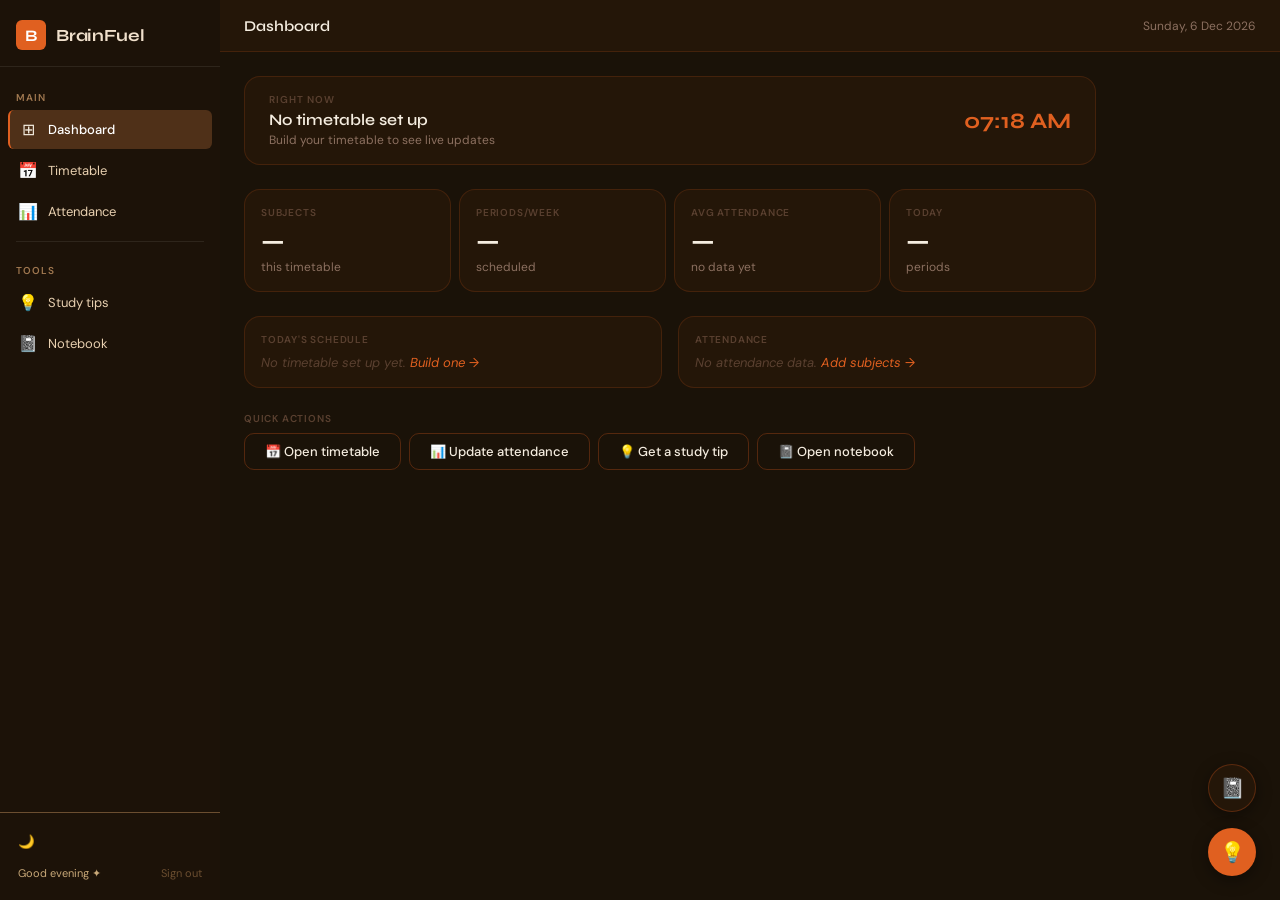
==== index.html @ b2c763f4 "og files" ====
<!DOCTYPE html>
<html lang="en">
<head>
  <meta charset="UTF-8" />
  <meta name="viewport" content="width=device-width, initial-scale=1.0"/>
  <title>BrainFuel — Dashboard</title>
  <link rel="preconnect" href="https://fonts.googleapis.com">
  <link rel="preconnect" href="https://fonts.gstatic.com" crossorigin>
  <link href="https://fonts.googleapis.com/css2?family=Syne:wght@500;600;700;800&family=DM+Sans:ital,opsz,wght@0,9..40,300;0,9..40,400;0,9..40,500;0,9..40,600;1,9..40,400&display=swap" rel="stylesheet">
  <script src="js/theme.js"></script>
  <link rel="stylesheet" href="css/main.css" />
</head>
<body>
<div class="app-shell">

  <!-- ── Sidebar ── -->
  <aside class="sidebar">
    <div class="sb-logo">
      <div class="sb-logo-mark">B</div>
      <span class="sb-logo-text">BrainFuel</span>
    </div>

    <nav class="sb-nav">
      <span class="sb-section-label">Main</span>
      <a href="index.html" class="sb-item active">
        <span class="sb-icon">⊞</span>
        <span class="sb-label">Dashboard</span>
      </a>
      <a href="timetable.html" class="sb-item">
        <span class="sb-icon">📅</span>
        <span class="sb-label">Timetable</span>
      </a>
      <a href="attendance.html" class="sb-item">
        <span class="sb-icon">📊</span>
        <span class="sb-label">Attendance</span>
      </a>

      <div class="sb-divider"></div>
      <span class="sb-section-label">Tools</span>
      <button class="sb-item" id="sb-tips-btn" style="background:none;border:none;width:100%;text-align:left;cursor:pointer;">
        <span class="sb-icon">💡</span>
        <span class="sb-label">Study tips</span>
      </button>
      <button class="sb-item" id="sb-notes-btn" style="background:none;border:none;width:100%;text-align:left;cursor:pointer;">
        <span class="sb-icon">📓</span>
        <span class="sb-label">Notebook</span>
      </button>
    </nav>

    <div class="sb-bottom">
      <button class="sb-theme-toggle" id="theme-toggle" type="button">
        <span class="sb-theme-icon">🌙</span>
        <span class="sb-theme-label">Dark mode</span>
      </button>
      <div class="sb-user">
        <img id="sb-avatar" class="sb-avatar hidden" src="" alt="avatar" />
        <div class="sb-user-info">
          <div class="sb-greeting" id="sb-greeting">Good evening ✦</div>
        </div>
        <button class="sb-logout" id="btn-logout" type="button">Sign out</button>
      </div>
    </div>
  </aside>

  <!-- ── Main content ── -->
  <div class="main-content">
    <header class="page-header">
      <span class="page-header-title">Dashboard</span>
      <div class="page-header-right">
        <span id="header-date" style="font-size:12px; color:var(--text-muted);"></span>
      </div>
    </header>

    <div class="page-body">

      <!-- Now strip -->
      <div class="now-strip off fade-up" id="now-strip">
        <div>
          <div class="now-tag" id="now-tag">RIGHT NOW</div>
          <div class="now-subject" id="now-subject">Loading...</div>
          <div class="now-detail" id="now-detail"></div>
        </div>
        <div class="now-time" id="now-time"></div>
      </div>

      <!-- Stats row -->
      <div class="grid-4 fade-up" style="margin-bottom:var(--spacing-md);" id="stats-row">
        <div class="card">
          <div class="card-label">Subjects</div>
          <div class="card-value" id="stat-subjects">—</div>
          <div class="card-sub">this timetable</div>
        </div>
        <div class="card">
          <div class="card-label">Periods/week</div>
          <div class="card-value" id="stat-periods">—</div>
          <div class="card-sub">scheduled</div>
        </div>
        <div class="card">
          <div class="card-label">Avg attendance</div>
          <div class="card-value" id="stat-attendance">—</div>
          <div class="card-sub" id="stat-att-sub">no data yet</div>
        </div>
        <div class="card">
          <div class="card-label">Today</div>
          <div class="card-value" id="stat-today">—</div>
          <div class="card-sub" id="stat-today-sub">periods</div>
        </div>
      </div>

      <!-- Today's timetable + Attendance side by side -->
      <div class="grid-2 fade-up" style="margin-bottom:var(--spacing-md);">

        <!-- Today's schedule -->
        <div class="card" style="padding:var(--spacing-sm);">
          <div class="card-label" style="margin-bottom:var(--spacing-xs);">Today's schedule</div>
          <div id="today-schedule">
            <div style="font-size:13px; color:var(--text-faint); font-style:italic;">No timetable set up yet. <a href="timetable.html" style="color:var(--accent);">Build one →</a></div>
          </div>
        </div>

        <!-- Attendance summary -->
        <div class="card" style="padding:var(--spacing-sm);">
          <div class="card-label" style="margin-bottom:var(--spacing-xs);">Attendance</div>
          <div id="att-summary">
            <div style="font-size:13px; color:var(--text-faint); font-style:italic;">No attendance data. <a href="attendance.html" style="color:var(--accent);">Add subjects →</a></div>
          </div>
        </div>

      </div>

      <!-- Quick actions -->
      <div class="fade-up">
        <div class="card-label" style="margin-bottom:var(--spacing-xs);">Quick actions</div>
        <div style="display:flex; gap:var(--spacing-xs); flex-wrap:wrap;">
          <a href="timetable.html" class="btn-secondary" style="font-size:13px;">📅 Open timetable</a>
          <a href="attendance.html" class="btn-secondary" style="font-size:13px;">📊 Update attendance</a>
          <button class="btn-secondary" id="qa-tips" style="font-size:13px;">💡 Get a study tip</button>
          <button class="btn-secondary" id="qa-notes" style="font-size:13px;">📓 Open notebook</button>
        </div>
      </div>

    </div>
  </div>

</div>

<!-- Avatar picker -->
<div class="avatar-overlay hidden" id="avatar-overlay">
  <div class="avatar-card">
    <div class="avatar-card-top">
      <div class="avatar-preview-wrap">
        <img id="avatar-preview" src="img/bear_3d.png" alt="avatar preview" />
      </div>
    </div>
    <h2 class="avatar-title">Pick your study buddy</h2>
    <p class="avatar-sub">This little one will keep you company across BrainFuel.</p>
    <div class="avatar-options" id="avatar-options">
      <div class="avatar-opt active" data-src="img/bear_3d.png" data-key="bear">
        <img src="img/bear_3d.png" alt="bear" />
      </div>
      <div class="avatar-opt" data-src="img/peacock_3d.png" data-key="peacock">
        <img src="img/peacock_3d.png" alt="peacock" />
      </div>
      <div class="avatar-opt" data-src="img/alien_3d.png" data-key="alien">
        <img src="img/alien_3d.png" alt="alien" />
      </div>
      <div class="avatar-opt" data-src="img/astronaut_3d_default.png" data-key="astronaut">
        <img src="img/astronaut_3d_default.png" alt="astronaut" />
      </div>
    </div>
    <button class="btn-primary" id="avatar-confirm" type="button" style="width:100%; justify-content:center;">Let's go →</button>
  </div>
</div>

<script src="js/sidebar.js"></script>
<script src="js/tips.js"></script>
<script src="js/notebook.js"></script>
<script>
const DAY_NAMES = ['Sunday','Monday','Tuesday','Wednesday','Thursday','Friday','Saturday'];
const MONTHS    = ['Jan','Feb','Mar','Apr','May','Jun','Jul','Aug','Sep','Oct','Nov','Dec'];

// ── Date header ──
const now = new Date();
document.getElementById('header-date').textContent =
  DAY_NAMES[now.getDay()] + ', ' + now.getDate() + ' ' + MONTHS[now.getMonth()] + ' ' + now.getFullYear();

// ── Load timetable state ──
function loadTimetable() {
  try { return JSON.parse(localStorage.getItem('bf_timetable')); } catch(e) { return null; }
}

function loadAttendance() {
  try { return JSON.parse(localStorage.getItem('bf_attendance')) || []; } catch(e) { return []; }
}

function parseSlotTime(timeStr) {
  if (!timeStr) return null;
  const parts = timeStr.split(/\s*(?:–|-|to)\s*/i);
  if (parts.length < 2) return null;
  function toMins(t) {
    t = t.trim();
    const isPM = /pm/i.test(t);
    const isAM = /am/i.test(t);
    t = t.replace(/[apm]/gi,'').trim();
    let [h,m] = t.split(':').map(Number);
    if (isNaN(m)) m = 0;
    if (isPM && h !== 12) h += 12;
    if (isAM && h === 12) h = 0;
    return h*60+m;
  }
  const ampm = timeStr.match(/(am|pm)$/i);
  let s = parts[0], e = parts[1];
  if (ampm && !/[apm]/i.test(s)) s += ampm[0];
  return { startMins: toMins(s), endMins: toMins(e) };
}

function nowMins() {
  const n = new Date();
  return n.getHours()*60 + n.getMinutes();
}

function fmtTime(d) {
  return d.toLocaleTimeString([],{hour:'2-digit',minute:'2-digit'});
}

// ── Now strip ──
function updateNowStrip(tt) {
  const strip   = document.getElementById('now-strip');
  const tagEl   = document.getElementById('now-tag');
  const subjEl  = document.getElementById('now-subject');
  const detEl   = document.getElementById('now-detail');
  const timeEl  = document.getElementById('now-time');

  timeEl.textContent = fmtTime(new Date());

  if (!tt || !tt.days || !tt.slots) {
    strip.className = 'now-strip off fade-up';
    subjEl.textContent = 'No timetable set up';
    detEl.textContent  = 'Build your timetable to see live updates';
    return;
  }

  const todayName = DAY_NAMES[new Date().getDay()];
  const dayIdx    = tt.days.indexOf(todayName);
  const nm        = nowMins();

  if (dayIdx === -1) {
    strip.className = 'now-strip off fade-up';
    tagEl.textContent  = 'TODAY';
    subjEl.textContent = 'No classes — enjoy your day off!';
    detEl.textContent  = 'Next classes on ' + tt.days[0];
    return;
  }

  for (let si = 0; si < tt.slots.length; si++) {
    const p = parseSlotTime(tt.slots[si].time);
    if (!p) continue;
    if (nm >= p.startMins && nm < p.endMins) {
      const key  = si + '-' + dayIdx;
      const subj = tt.grid[key] ? tt.subjects.find(s => s.id === tt.grid[key]) : null;
      strip.className = 'now-strip fade-up';
      tagEl.textContent  = 'RIGHT NOW';
      subjEl.textContent = subj ? subj.name + (subj.teacher ? ' · ' + subj.teacher : '') : 'Free period';
      detEl.textContent  = tt.slots[si].label + ' · ends in ' + (p.endMins - nm) + ' min';
      return;
    }
  }

  strip.className = 'now-strip off fade-up';
  tagEl.textContent  = 'TODAY';
  subjEl.textContent = 'No active class right now';
  detEl.textContent  = todayName + ' · ' + fmtTime(new Date());
}

// ── Stats ──
function updateStats(tt, att) {
  if (tt && tt.subjects) {
    document.getElementById('stat-subjects').textContent = tt.subjects.length;
    // count periods per week
    const totalPeriods = Object.keys(tt.grid || {}).length;
    document.getElementById('stat-periods').textContent = totalPeriods;
  }

  if (att && att.length) {
    const valid = att.filter(s => s.total > 0);
    if (valid.length) {
      const avg = Math.round(valid.reduce((a,s) => a + (s.attended/s.total)*100, 0) / valid.length);
      const el  = document.getElementById('stat-attendance');
      el.textContent = avg + '%';
      el.style.color = avg >= 75 ? '#16a34a' : avg >= 60 ? '#d97706' : '#dc2626';
      document.getElementById('stat-att-sub').textContent = avg >= 75 ? 'safe' : avg >= 60 ? 'borderline' : 'danger';
    }
  }

  // today's periods
  if (tt && tt.days && tt.slots) {
    const todayName = DAY_NAMES[new Date().getDay()];
    const dayIdx    = tt.days.indexOf(todayName);
    if (dayIdx !== -1) {
      let count = 0;
      tt.slots.forEach((_,si) => { if (tt.grid[si+'-'+dayIdx]) count++; });
      document.getElementById('stat-today').textContent = count;
      document.getElementById('stat-today-sub').textContent = 'periods today';
    } else {
      document.getElementById('stat-today').textContent = '—';
      document.getElementById('stat-today-sub').textContent = 'no class today';
    }
  }
}

// ── Today's schedule ──
function updateTodaySchedule(tt) {
  const el = document.getElementById('today-schedule');
  if (!tt || !tt.days) return;

  const todayName = DAY_NAMES[new Date().getDay()];
  const dayIdx    = tt.days.indexOf(todayName);

  if (dayIdx === -1) {
    el.innerHTML = '<div style="font-size:13px;color:var(--text-faint);font-style:italic;">No classes today.</div>';
    return;
  }

  const items = tt.slots.map((slot, si) => {
    const key  = si + '-' + dayIdx;
    const subj = tt.grid[key] ? tt.subjects.find(s => s.id === tt.grid[key]) : null;
    return { slot, subj };
  }).filter(item => item.subj);

  if (!items.length) {
    el.innerHTML = '<div style="font-size:13px;color:var(--text-faint);font-style:italic;">Nothing scheduled today.</div>';
    return;
  }

  const COLOR_MAP = {
    os:     { bg:'#1e2a4a', text:'#93c5fd' },
    fcp:    { bg:'#3a2800', text:'#fcd34d' },
    faa:    { bg:'#2e1f4a', text:'#c4b5fd' },
    dm:     { bg:'#052e1c', text:'#6ee7b7' },
    fee:    { bg:'#3b0a14', text:'#fda4af' },
    custom: { bg:'#1a2a2e', text:'#67e8f9' }
  };

  el.innerHTML = items.map(({slot, subj}) => {
    const c = COLOR_MAP[subj.color] || COLOR_MAP.os;
    return `<div style="display:flex;align-items:center;gap:8px;padding:6px 0;border-bottom:1px solid var(--border);">
      <span style="font-size:11px;color:var(--text-faint);width:32px;flex-shrink:0;">${slot.label}</span>
      <span style="background:${c.bg};color:${c.text};padding:3px 8px;border-radius:4px;font-size:12px;font-weight:500;">${subj.name}</span>
      ${slot.time ? `<span style="font-size:11px;color:var(--text-faint);margin-left:auto;">${slot.time}</span>` : ''}
    </div>`;
  }).join('');
}

// ── Attendance summary ──
function updateAttSummary(att) {
  const el = document.getElementById('att-summary');
  if (!att || !att.length) return;

  function getBarColor(pct) {
    if (pct >= 75) return '#22c55e';
    if (pct >= 60) return '#f59e0b';
    return '#ef4444';
  }

  function getWarning(attended, total) {
    const pct = Math.round((attended/total)*100);
    if (pct >= 75) {
      const canMiss = Math.max(0, Math.floor(total - 0.75*total) - (total-attended));
      return canMiss > 0 ? `✓ ${canMiss} skip${canMiss!==1?'s':''} left` : '⚠ At the limit';
    }
    const need = Math.ceil((0.75*total - attended)/0.25);
    return `⚠ Attend next ${need} class${need!==1?'es':''}`;
  }

  el.innerHTML = att.slice(0,4).map(s => {
    if (!s.total) return '';
    const pct = Math.round((s.attended/s.total)*100);
    const col = getBarColor(pct);
    const warn = getWarning(s.attended, s.total);
    const warnColor = pct >= 75 ? '#16a34a' : pct >= 60 ? '#d97706' : '#dc2626';
    return `<div style="margin-bottom:10px;">
      <div style="display:flex;justify-content:space-between;margin-bottom:4px;">
        <span style="font-size:12px;font-weight:500;color:var(--text);">${s.name}</span>
        <span style="font-size:12px;font-weight:600;color:${col};">${pct}%</span>
      </div>
      <div style="height:5px;background:var(--bg-soft2);border-radius:99px;overflow:hidden;margin-bottom:3px;">
        <div style="height:100%;width:${pct}%;background:${col};border-radius:99px;transition:width 0.6s;"></div>
      </div>
      <div style="font-size:11px;color:${warnColor};">${warn}</div>
    </div>`;
  }).join('');

  if (att.length > 4) {
    el.innerHTML += `<a href="attendance.html" style="font-size:12px;color:var(--accent);">View all ${att.length} subjects →</a>`;
  }
}

// ── Quick action buttons ──
document.getElementById('qa-tips').addEventListener('click', () => {
  document.getElementById('tip-fab')?.click();
});
document.getElementById('qa-notes').addEventListener('click', () => {
  document.getElementById('nb-fab')?.click();
});
document.getElementById('sb-tips-btn')?.addEventListener('click', () => {
  document.getElementById('tip-fab')?.click();
});
document.getElementById('sb-notes-btn')?.addEventListener('click', () => {
  document.getElementById('nb-fab')?.click();
});

// ── Init ──
const tt  = loadTimetable();
const att = loadAttendance();
updateNowStrip(tt);
updateStats(tt, att);
updateTodaySchedule(tt);
updateAttSummary(att);
setInterval(() => updateNowStrip(tt), 60000);
</script>

</body>
</html>
---- css/main.css ----
@import url('https://fonts.googleapis.com/css2?family=Syne:wght@500;600;700;800&family=DM+Sans:ital,opsz,wght@0,9..40,300;0,9..40,400;0,9..40,500;0,9..40,600;1,9..40,400&display=swap');

/* ── Theme variables ── */
:root {
  --font-heading: 'Syne', sans-serif;
  --font-body:    'DM Sans', sans-serif;

  /* Warm earthy — light (default) */
  --bg:           #f5f0e8;
  --bg-card:      #fffdf9;
  --bg-soft:      #ede5d8;
  --bg-soft2:     #e4d8c8;

  --sidebar-bg:       #3d2410;
  --sidebar-soft:     #4f3018;
  --sidebar-text:     #fff5eb;
  --sidebar-muted:    #d4b896;
  --sidebar-faint:    #6b4e30;

  --accent:       #c4501a;
  --accent-dark:  #a83f12;
  --accent-light: #f5e6dc;
  --accent-mid:   #d96030;

  --text:         #2c1f14;
  --text-muted:   #8c7b6b;
  --text-faint:   #b8a898;

  --border:       #e8ddd0;
  --border-mid:   #d8c8b8;

  --radius-sm: 6px;
  --radius-md: 10px;
  --radius-lg: 16px;
  --radius-xl: 24px;

  --shadow-sm: 0 1px 3px rgba(44,31,20,0.08);
  --shadow-md: 0 4px 16px rgba(44,31,20,0.1);

  --transition: 0.2s ease;

  --spacing-xs: 8px;
  --spacing-sm: 16px;
  --spacing-md: 24px;
  --spacing-lg: 32px;

  /* Subject colours — pastel, works on warm bg */
  --fcp-bg: #ffd6d6; --fcp-text: #8b1a1a;
  --os-bg:  #d6e4ff; --os-text:  #1a3580;
  --faa-bg: #d6f5e8; --faa-text: #145c38;
  --dm-bg:  #ffe8cc; --dm-text:  #7a3d0a;
  --fee-bg: #ead6ff; --fee-text: #5a1a8b;
}

[data-theme="dark"] {
  --bg:           #1a1208;
  --bg-card:      #241608;
  --bg-soft:      #2e1e0e;
  --bg-soft2:     #3a2810;

  --accent:       #e06020;
  --accent-dark:  #c4501a;
  --accent-light: #3a1a08;
  --accent-mid:   #e87040;

  --text:         #f5ede0;
  --text-muted:   #8c7060;
  --text-faint:   #5a4030;

  --border:       rgba(196,80,26,0.2);
  --border-mid:   rgba(196,80,26,0.35);

  --shadow-sm: 0 1px 3px rgba(0,0,0,0.3);
  --shadow-md: 0 4px 16px rgba(0,0,0,0.4);
}

/* ── Reset ── */
*, *::before, *::after {
  box-sizing: border-box;
  margin: 0;
  padding: 0;
}

html { scroll-behavior: smooth; }

body {
  font-family: var(--font-body);
  background: var(--bg);
  color: var(--text);
  -webkit-font-smoothing: antialiased;
  min-height: 100vh;
  transition: background-color 0.3s ease, color 0.3s ease;
}

a { text-decoration: none; color: inherit; }
ul { list-style: none; }
button, input, textarea { font-family: inherit; }

/* ── Animations ── */
@keyframes fadeUp {
  from { opacity: 0; transform: translateY(12px); }
  to   { opacity: 1; transform: translateY(0); }
}
@keyframes spin {
  from { transform: rotate(0deg); }
  to   { transform: rotate(360deg); }
}
@keyframes pulse-dot {
  0%, 100% { opacity: 1; transform: scale(1); }
  50%       { opacity: 0.4; transform: scale(0.6); }
}

.fade-up { animation: fadeUp 0.4s ease both; }

/* ── App shell ── */
.app-shell {
  display: flex;
  min-height: 100vh;
}

/* ── Sidebar ── */
.sidebar {
  width: 220px;
  background: #1c1208;
  display: flex;
  flex-direction: column;
  position: fixed;
  top: 0;
  left: 0;
  height: 100vh;
  z-index: 40;
  flex-shrink: 0;
  transition: background 0.3s ease;
}

.sb-logo {
  display: flex;
  align-items: center;
  gap: 10px;
  padding: 20px 16px 16px;
  border-bottom: 1px solid rgba(255,255,255,0.08);
}

.sb-logo-mark {
  width: 30px;
  height: 30px;
  background: var(--accent);
  border-radius: var(--radius-sm);
  display: flex;
  align-items: center;
  justify-content: center;
  font-family: var(--font-heading);
  font-size: 16px;
  font-weight: 700;
  color: #fff;
  flex-shrink: 0;
}

.sb-logo-text {
  font-family: 'Syne', sans-serif;
  font-size: 17px;
  font-weight: 700;
  color: #f0e0cc;
  letter-spacing: -0.01em;
}

.sb-nav {
  flex: 1;
  padding: 12px 8px;
  display: flex;
  flex-direction: column;
  gap: 2px;
  overflow-y: auto;
}

.sb-section-label {
  font-size: 10px;
  font-weight: 600;
  font-family: 'DM Sans', sans-serif;
  letter-spacing: 0.1em;
  text-transform: uppercase;
  color: #a07850;
  padding: 8px 8px 4px;
  margin-top: 4px;
}

.sb-item {
  display: flex;
  align-items: center;
  gap: 10px;
  padding: 9px 10px;
  border-radius: var(--radius-sm);
  cursor: pointer;
  transition: background 0.15s, color 0.15s;
  text-decoration: none;
}

.sb-item:hover {
  background: var(--sidebar-soft);
}

.sb-item.active {
  background: var(--sidebar-soft);
  border-left: 2px solid var(--accent);
  padding-left: 8px;
}

.sb-icon {
  font-size: 16px;
  width: 20px;
  text-align: center;
  flex-shrink: 0;
}

.sb-label, .sb-item-label {
  font-size: 13px;
  font-weight: 400;
  font-family: 'DM Sans', sans-serif;
  color: #e8d0b0;
}

.sb-item.active .sb-label, .sb-item.active .sb-item-label {
  color: #ffffff;
  font-weight: 500;
}

.sb-item:hover .sb-label, .sb-item:hover .sb-item-label { color: #ffffff; }

.sb-divider {
  height: 1px;
  background: rgba(255,255,255,0.08);
  margin: 8px;
}

.sb-bottom {
  padding: 12px 8px;
  border-top: 1px solid var(--sidebar-faint);
}

.sb-user {
  display: flex;
  align-items: center;
  gap: 10px;
  padding: 8px 10px;
  border-radius: var(--radius-sm);
}

.sb-avatar {
  width: 28px;
  height: 28px;
  border-radius: 50%;
  background: var(--sidebar-soft);
  border: 1px solid var(--sidebar-border);
  object-fit: contain;
  flex-shrink: 0;
}

.sb-user-info { flex: 1; min-width: 0; }

.sb-greeting {
  font-size: 11px;
  color: #c8a878;
  white-space: nowrap;
  overflow: hidden;
  text-overflow: ellipsis;
}

.sb-logout {
  font-size: 11px;
  color: var(--sidebar-faint);
  cursor: pointer;
  background: none;
  border: none;
  padding: 0;
  transition: color 0.15s;
}
.sb-logout:hover { color: var(--accent); }

/* ── Theme toggle in sidebar ── */
.sb-theme-toggle {
  display: flex;
  align-items: center;
  gap: 10px;
  padding: 8px 10px;
  border-radius: var(--radius-sm);
  cursor: pointer;
  background: none;
  border: none;
  width: 100%;
  transition: background 0.15s;
}
.sb-theme-toggle:hover { background: var(--sidebar-soft); }
.sb-theme-icon { font-size: 14px; width: 20px; text-align: center; }
.sb-theme-label { font-size: 13px; color: var(--sidebar-muted); }

/* ── Main content area ── */

/* ── Topbar ── */
.topbar {
  background: var(--bg-card);
  border-bottom: 1px solid var(--border);
  padding: 0 24px;
  height: 56px;
  display: flex;
  align-items: center;
  justify-content: space-between;
  position: sticky;
  top: 0;
  z-index: 30;
  flex-shrink: 0;
}

.topbar-title {
  font-family: var(--font-heading);
  font-size: 16px;
  font-weight: 600;
  color: var(--text);
}

.topbar-right {
  display: flex;
  align-items: center;
  gap: 8px;
}

.topbar-date {
  font-size: 12px;
  color: var(--text-muted);
  background: var(--bg-soft);
  padding: 4px 12px;
  border-radius: 99px;
}

/* ── Page content ── */
.page-content {
  padding: 24px;
  flex: 1;
}

.main-content {
  margin-left: 220px;
  flex: 1;
  min-height: 100vh;
  display: flex;
  flex-direction: column;
}

.page-header {
  background: var(--bg-card);
  border-bottom: 1px solid var(--border);
  padding: 0 var(--spacing-md);
  height: 52px;
  display: flex;
  align-items: center;
  justify-content: space-between;
  position: sticky;
  top: 0;
  z-index: 30;
}

.page-header-title {
  font-family: var(--font-heading);
  font-size: 15px;
  font-weight: 600;
  color: var(--text);
}

.page-header-right {
  display: flex;
  align-items: center;
  gap: var(--spacing-xs);
}

.page-body {
  flex: 1;
  padding: var(--spacing-md);
  max-width: 900px;
  width: 100%;
}

/* ── Cards ── */
.card {
  background: var(--bg-card);
  border: 1px solid var(--border);
  border-radius: var(--radius-lg);
  padding: var(--spacing-sm);
  transition: transform 0.2s ease, box-shadow 0.2s ease, border-color 0.2s ease;
}

.card:hover {
  transform: translateY(-2px);
  box-shadow: var(--shadow-md);
  border-color: var(--border-mid);
}

.card-label {
  font-size: 10px;
  font-weight: 600;
  letter-spacing: 0.08em;
  text-transform: uppercase;
  color: var(--text-faint);
  margin-bottom: var(--spacing-xs);
}

.card-value {
  font-family: var(--font-heading);
  font-size: 28px;
  font-weight: 700;
  color: var(--text);
  line-height: 1;
}

.card-sub {
  font-size: 12px;
  color: var(--text-muted);
  margin-top: 4px;
}

/* ── Now strip ── */
.now-strip {
  background: var(--accent);
  border-radius: var(--radius-lg);
  padding: var(--spacing-sm) var(--spacing-md);
  display: flex;
  align-items: center;
  justify-content: space-between;
  gap: var(--spacing-sm);
  margin-bottom: var(--spacing-md);
}

.now-strip.off {
  background: var(--bg-card);
  border: 1px solid var(--border);
}

.now-tag {
  font-size: 10px;
  font-weight: 600;
  letter-spacing: 0.1em;
  text-transform: uppercase;
  color: rgba(255,255,255,0.6);
  margin-bottom: 4px;
}

.now-strip.off .now-tag { color: var(--text-faint); }

.now-subject {
  font-family: var(--font-heading);
  font-size: 16px;
  font-weight: 600;
  color: #fff;
}

.now-strip.off .now-subject { color: var(--text); }

.now-detail {
  font-size: 12px;
  color: rgba(255,255,255,0.65);
  margin-top: 3px;
}

.now-strip.off .now-detail { color: var(--text-muted); }

.now-time {
  font-family: var(--font-heading);
  font-size: 22px;
  font-weight: 700;
  color: #fff;
  text-align: right;
}

.now-strip.off .now-time { color: var(--accent); }

/* ── Attendance bars ── */
.att-bar-track {
  height: 6px;
  background: var(--bg-soft2);
  border-radius: 99px;
  overflow: visible;
  position: relative;
  margin: 6px 0 4px;
}

.att-bar-fill {
  height: 100%;
  border-radius: 99px;
  transition: width 0.6s cubic-bezier(0.4,0,0.2,1), background 0.3s;
}

.att-bar-marker {
  position: absolute;
  left: 75%;
  top: -5px;
  width: 2px;
  height: 16px;
  background: var(--text-faint);
  border-radius: 2px;
}

.att-bar-marker::after {
  content: '75%';
  position: absolute;
  top: 18px;
  left: 50%;
  transform: translateX(-50%);
  font-size: 9px;
  color: var(--text-faint);
  white-space: nowrap;
}

/* Status colours */
.status-green { color: #16a34a; }
.status-yellow { color: #d97706; }
.status-red { color: #dc2626; }
.bar-green { background: #22c55e; }
.bar-yellow { background: #f59e0b; }
.bar-red { background: #ef4444; }

/* ── Warning badges ── */
.att-warning {
  display: inline-flex;
  align-items: center;
  gap: 4px;
  font-size: 11px;
  font-weight: 500;
  padding: 3px 8px;
  border-radius: 99px;
  margin-top: 4px;
}

.att-warning.green { background: #dcfce7; color: #16a34a; }
.att-warning.yellow { background: #fef3c7; color: #d97706; }
.att-warning.red { background: #fee2e2; color: #dc2626; }

/* ── Grid layouts ── */
.grid-2 { display: grid; grid-template-columns: 1fr 1fr; gap: var(--spacing-sm); }
.grid-3 { display: grid; grid-template-columns: 1fr 1fr 1fr; gap: var(--spacing-sm); }
.grid-4 { display: grid; grid-template-columns: repeat(4,1fr); gap: var(--spacing-xs); }

/* ── Section header ── */
.section-title {
  font-family: var(--font-heading);
  font-size: 16px;
  font-weight: 600;
  color: var(--text);
  margin-bottom: var(--spacing-sm);
}

/* ── Buttons ── */
.btn-primary {
  display: inline-flex;
  align-items: center;
  gap: 6px;
  padding: 9px 20px;
  background: var(--accent);
  color: #fff;
  font-size: 13px;
  font-weight: 500;
  font-family: var(--font-body);
  border: none;
  border-radius: var(--radius-md);
  cursor: pointer;
  transition: background 0.2s, transform 0.15s;
}
.btn-primary:hover { background: var(--accent-dark); }
.btn-primary:active { transform: scale(0.97); }

.btn-secondary {
  display: inline-flex;
  align-items: center;
  gap: 6px;
  padding: 9px 20px;
  background: transparent;
  color: var(--text);
  font-size: 13px;
  font-weight: 500;
  font-family: var(--font-body);
  border: 1px solid var(--border-mid);
  border-radius: var(--radius-md);
  cursor: pointer;
  transition: background 0.2s;
}
.btn-secondary:hover { background: var(--bg-soft); }

.btn-ghost {
  display: inline-flex;
  align-items: center;
  gap: 6px;
  padding: 6px 12px;
  background: transparent;
  color: var(--text-muted);
  font-size: 12px;
  font-weight: 500;
  font-family: var(--font-body);
  border: 1px solid var(--border);
  border-radius: var(--radius-sm);
  cursor: pointer;
  transition: background 0.2s, color 0.2s;
}
.btn-ghost:hover { background: var(--bg-soft); color: var(--text); }

/* ── Form elements ── */
.form-group { margin-bottom: var(--spacing-sm); }

.form-label {
  display: block;
  font-size: 12px;
  font-weight: 500;
  color: var(--text-muted);
  margin-bottom: 5px;
}

.form-input {
  width: 100%;
  padding: 9px 12px;
  font-size: 13px;
  font-family: var(--font-body);
  color: var(--text);
  background: var(--bg-soft);
  border: 1px solid var(--border-mid);
  border-radius: var(--radius-sm);
  outline: none;
  box-sizing: border-box;
  transition: border-color 0.2s, box-shadow 0.2s, background 0.2s;
}

.form-input:focus {
  border-color: var(--accent);
  box-shadow: 0 0 0 3px rgba(196,80,26,0.12);
  background: var(--bg-card);
}

.form-input.input-error {
  border-color: #ef4444;
  box-shadow: 0 0 0 3px rgba(239,68,68,0.1);
}

.field-error {
  display: none;
  font-size: 11px;
  color: #ef4444;
  margin-top: 4px;
}

/* ── Modal ── */
.modal-overlay {
  position: fixed;
  inset: 0;
  background: rgba(26,16,8,0.6);
  display: flex;
  align-items: center;
  justify-content: center;
  z-index: 100;
  padding: 1rem;
  animation: fadeUp 0.2s ease both;
}
.modal-overlay.hidden { display: none; }

.modal {
  background: var(--bg-card);
  border: 1px solid var(--border);
  border-radius: var(--radius-xl);
  padding: var(--spacing-md);
  width: 100%;
  max-width: 420px;
  box-shadow: var(--shadow-md);
  animation: fadeUp 0.25s ease both;
}

.modal-title {
  font-family: var(--font-heading);
  font-size: 18px;
  font-weight: 700;
  color: var(--text);
  margin-bottom: var(--spacing-sm);
}

.modal-actions {
  display: flex;
  gap: var(--spacing-xs);
  justify-content: flex-end;
  margin-top: var(--spacing-sm);
}

/* ── Subject pills ── */
.subj {
  display: inline-block;
  padding: 5px 9px;
  border-radius: var(--radius-sm);
  font-size: 11px;
  font-weight: 500;
  line-height: 1.3;
  text-align: left;
  width: 100%;
}
.subj-fcp { background: var(--fcp-bg); color: var(--fcp-text); }
.subj-os  { background: var(--os-bg);  color: var(--os-text); }
.subj-faa { background: var(--faa-bg); color: var(--faa-text); }
.subj-dm  { background: var(--dm-bg);  color: var(--dm-text); }
.subj-fee { background: var(--fee-bg); color: var(--fee-text); }

/* ── Avatar picker overlay ── */
.avatar-overlay {
  position: fixed;
  inset: 0;
  background: rgba(26,16,8,0.7);
  display: flex;
  align-items: center;
  justify-content: center;
  z-index: 300;
  padding: 1rem;
}
.avatar-overlay.hidden { display: none; }

.avatar-card {
  background: var(--bg-card);
  border: 1px solid var(--border);
  border-radius: var(--radius-xl);
  padding: var(--spacing-md);
  width: 100%;
  max-width: 380px;
  text-align: center;
  box-shadow: var(--shadow-md);
  animation: fadeUp 0.3s ease both;
}

.avatar-card-top { display: flex; justify-content: center; margin-bottom: var(--spacing-sm); }

.avatar-preview-wrap {
  width: 90px;
  height: 90px;
  border-radius: 50%;
  background: var(--bg-soft);
  border: 3px solid var(--accent);
  display: flex;
  align-items: center;
  justify-content: center;
  overflow: hidden;
}

.avatar-preview-wrap img {
  width: 76px;
  height: 76px;
  object-fit: contain;
  transition: transform 0.2s cubic-bezier(0.34,1.56,0.64,1);
}

.avatar-title {
  font-family: var(--font-heading);
  font-size: 18px;
  font-weight: 700;
  color: var(--text);
  margin-bottom: 6px;
}

.avatar-sub {
  font-size: 13px;
  color: var(--text-muted);
  margin-bottom: var(--spacing-sm);
  line-height: 1.5;
}

.avatar-options {
  display: flex;
  justify-content: center;
  gap: 10px;
  margin-bottom: var(--spacing-sm);
  flex-wrap: wrap;
}

.avatar-opt {
  width: 58px;
  height: 58px;
  border-radius: 50%;
  background: var(--bg-soft);
  border: 3px solid transparent;
  display: flex;
  align-items: center;
  justify-content: center;
  cursor: pointer;
  transition: border-color 0.2s, transform 0.2s;
  overflow: hidden;
}

.avatar-opt img { width: 48px; height: 48px; object-fit: contain; }
.avatar-opt:hover { transform: scale(1.08); }
.avatar-opt.active { border-color: var(--accent); transform: scale(1.1); background: var(--accent-light); }

/* ── Floating buttons ── */
#tip-fab, #nb-fab {
  position: fixed;
  right: 1.5rem;
  width: 48px;
  height: 48px;
  border-radius: 50%;
  border: none;
  font-size: 20px;
  cursor: pointer;
  box-shadow: var(--shadow-md);
  z-index: 90;
  display: flex;
  align-items: center;
  justify-content: center;
  transition: transform 0.2s, box-shadow 0.2s;
}

#tip-fab {
  bottom: 1.5rem;
  background: var(--accent);
  color: #fff;
}

#nb-fab {
  bottom: 5.5rem;
  background: var(--bg-card);
  border: 1px solid var(--border-mid) !important;
  color: var(--text);
}

#tip-fab:hover, #nb-fab:hover {
  transform: scale(1.08);
  box-shadow: 0 6px 24px rgba(44,31,20,0.2);
}

/* ── Tip modal ── */
.tip-modal-overlay {
  position: fixed;
  inset: 0;
  background: rgba(26,16,8,0.65);
  display: flex;
  align-items: center;
  justify-content: center;
  z-index: 200;
  padding: 1rem;
}
.tip-modal-overlay.hidden { display: none; }

.tip-modal {
  background: var(--bg-card);
  border: 1px solid var(--border);
  border-radius: var(--radius-xl);
  width: 100%;
  max-width: 420px;
  padding: var(--spacing-sm);
  box-shadow: var(--shadow-md);
  animation: fadeUp 0.25s ease both;
}

.tip-modal-header {
  display: flex;
  align-items: center;
  justify-content: space-between;
  margin-bottom: var(--spacing-sm);
}

.tip-modal-label {
  font-size: 12px;
  font-weight: 600;
  color: var(--accent);
  letter-spacing: 0.04em;
}

.tip-close {
  background: none;
  border: none;
  font-size: 20px;
  color: var(--text-faint);
  cursor: pointer;
  padding: 0 4px;
  line-height: 1;
  transition: color 0.15s;
}
.tip-close:hover { color: var(--text); }

/* ── Flashcard ── */
.tip-card-wrap {
  perspective: 1200px;
  height: 200px;
  margin-bottom: var(--spacing-sm);
  cursor: pointer;
}

.tip-card {
  width: 100%;
  height: 100%;
  position: relative;
  transform-style: preserve-3d;
  -webkit-transform-style: preserve-3d;
  transition: transform 0.5s cubic-bezier(0.4,0,0.2,1);
  animation: none !important;
}

.tip-card.flipped {
  transform: rotateY(180deg);
  -webkit-transform: rotateY(180deg);
}

.tip-face {
  position: absolute;
  inset: 0;
  backface-visibility: hidden;
  -webkit-backface-visibility: hidden;
  border-radius: var(--radius-lg);
  padding: var(--spacing-sm);
  display: flex;
  flex-direction: column;
  align-items: center;
  justify-content: center;
  text-align: center;
  gap: 8px;
  animation: none !important;
}

.tip-face-front { background: var(--bg-soft); border: 1px solid var(--border); }
.tip-face-back {
  background: var(--accent-light);
  border: 1px solid var(--border-mid);
  transform: rotateY(180deg);
  -webkit-transform: rotateY(180deg);
}

.tip-card-icon { font-size: 28px; }
.tip-card-title { font-family: var(--font-heading); font-size: 17px; font-weight: 700; color: var(--text); }
.tip-card-short { font-size: 13px; color: var(--text-muted); line-height: 1.5; }
.tip-flip-hint { font-size: 11px; color: var(--text-faint); letter-spacing: 0.03em; }
.tip-card-body { font-size: 13px; color: var(--text-muted); line-height: 1.75; }

.tip-modal-footer { display: flex; justify-content: center; }

.tip-btn-next {
  padding: 9px 24px;
  background: var(--accent);
  color: #fff;
  border: none;
  border-radius: var(--radius-sm);
  font-size: 13px;
  font-weight: 500;
  font-family: var(--font-body);
  cursor: pointer;
  transition: background 0.15s;
}
.tip-btn-next:hover { background: var(--accent-dark); }

/* ── Notebook overlay ── */
.nb-overlay {
  position: fixed;
  inset: 0;
  background: rgba(26,16,8,0.6);
  display: flex;
  align-items: center;
  justify-content: center;
  z-index: 199;
  padding: 1rem;
}
.nb-overlay.hidden { display: none; }

.nb-panel {
  background: var(--bg-card);
  border: 1px solid var(--border);
  border-radius: var(--radius-xl);
  width: 100%;
  max-width: 520px;
  box-shadow: var(--shadow-md);
  display: flex;
  flex-direction: column;
  max-height: 80vh;
  animation: fadeUp 0.25s ease both;
  overflow: hidden;
}

.nb-header {
  display: flex;
  align-items: center;
  justify-content: space-between;
  padding: var(--spacing-sm) var(--spacing-sm) 0;
  flex-shrink: 0;
}

.nb-tabs {
  display: flex;
  gap: 4px;
  background: var(--bg-soft);
  border-radius: var(--radius-sm);
  padding: 3px;
}

.nb-tab {
  padding: 6px 14px;
  border: none;
  background: transparent;
  color: var(--text-muted);
  font-size: 12px;
  font-weight: 500;
  font-family: var(--font-body);
  border-radius: calc(var(--radius-sm) - 2px);
  cursor: pointer;
  transition: background 0.15s, color 0.15s;
}

.nb-tab.active {
  background: var(--bg-card);
  color: var(--accent);
  box-shadow: var(--shadow-sm);
}

.nb-close {
  background: none;
  border: none;
  font-size: 20px;
  color: var(--text-faint);
  cursor: pointer;
  padding: 0 4px;
  line-height: 1;
  transition: color 0.15s;
}
.nb-close:hover { color: var(--text); }

.nb-body {
  padding: var(--spacing-sm);
  display: flex;
  flex-direction: column;
  flex: 1;
  overflow: hidden;
  min-height: 0;
}

.nb-textarea {
  flex: 1;
  width: 100%;
  min-height: 300px;
  background: var(--bg-soft);
  border: 1px solid var(--border);
  border-radius: var(--radius-md);
  padding: 12px;
  font-size: 13px;
  font-family: var(--font-body);
  color: var(--text);
  resize: none;
  outline: none;
  line-height: 1.7;
  transition: border-color 0.2s;
}
.nb-textarea:focus { border-color: var(--accent); }
.nb-textarea::placeholder { color: var(--text-faint); }

.nb-note-hint {
  font-size: 11px;
  color: var(--text-faint);
  text-align: right;
  margin-top: 6px;
}

.nb-task-input-row {
  display: flex;
  gap: 8px;
  margin-bottom: 10px;
  flex-shrink: 0;
}

.nb-task-input {
  flex: 1;
  padding: 8px 12px;
  background: var(--bg-soft);
  border: 1px solid var(--border-mid);
  border-radius: var(--radius-sm);
  font-size: 13px;
  font-family: var(--font-body);
  color: var(--text);
  outline: none;
  transition: border-color 0.2s;
}
.nb-task-input:focus { border-color: var(--accent); }
.nb-task-input::placeholder { color: var(--text-faint); }

.nb-task-add {
  width: 36px;
  height: 36px;
  background: var(--accent);
  color: #fff;
  border: none;
  border-radius: var(--radius-sm);
  font-size: 20px;
  cursor: pointer;
  display: flex;
  align-items: center;
  justify-content: center;
  flex-shrink: 0;
  transition: background 0.15s;
}
.nb-task-add:hover { background: var(--accent-dark); }

.nb-tasks-list {
  flex: 1;
  overflow-y: auto;
  display: flex;
  flex-direction: column;
  gap: 6px;
  margin-bottom: 10px;
}

.nb-task-item {
  display: flex;
  align-items: center;
  justify-content: space-between;
  gap: 8px;
  padding: 8px 10px;
  background: var(--bg-soft);
  border-radius: var(--radius-sm);
  animation: fadeUp 0.2s ease both;
  transition: opacity 0.2s;
}
.nb-task-item.done { opacity: 0.5; }

.nb-task-label {
  display: flex;
  align-items: center;
  gap: 8px;
  flex: 1;
  cursor: pointer;
}

.nb-checkbox { accent-color: var(--accent); width: 15px; height: 15px; cursor: pointer; flex-shrink: 0; }

.nb-task-text { font-size: 13px; color: var(--text); line-height: 1.4; }
.done .nb-task-text { text-decoration: line-through; color: var(--text-faint); }

.nb-task-del {
  background: none;
  border: none;
  font-size: 16px;
  color: var(--text-faint);
  cursor: pointer;
  padding: 0 2px;
  flex-shrink: 0;
  transition: color 0.15s;
}
.nb-task-del:hover { color: #ef4444; }

.nb-empty {
  font-size: 13px;
  color: var(--text-faint);
  text-align: center;
  padding: 1.5rem 0;
  font-style: italic;
}

.nb-clear-done {
  width: 100%;
  padding: 7px;
  background: transparent;
  color: var(--text-faint);
  border: 1px solid var(--border);
  border-radius: var(--radius-sm);
  font-size: 12px;
  font-family: var(--font-body);
  cursor: pointer;
  flex-shrink: 0;
  transition: background 0.15s, color 0.15s;
}
.nb-clear-done:hover { background: var(--bg-soft); color: #ef4444; }

/* ── Hidden utility ── */
.hidden { display: none !important; }

/* ── Responsive ── */
@media (max-width: 768px) {
  .sidebar { transform: translateX(-100%); }
  .main-content { margin-left: 0; }
  .grid-2, .grid-3, .grid-4 { grid-template-columns: 1fr; }
}
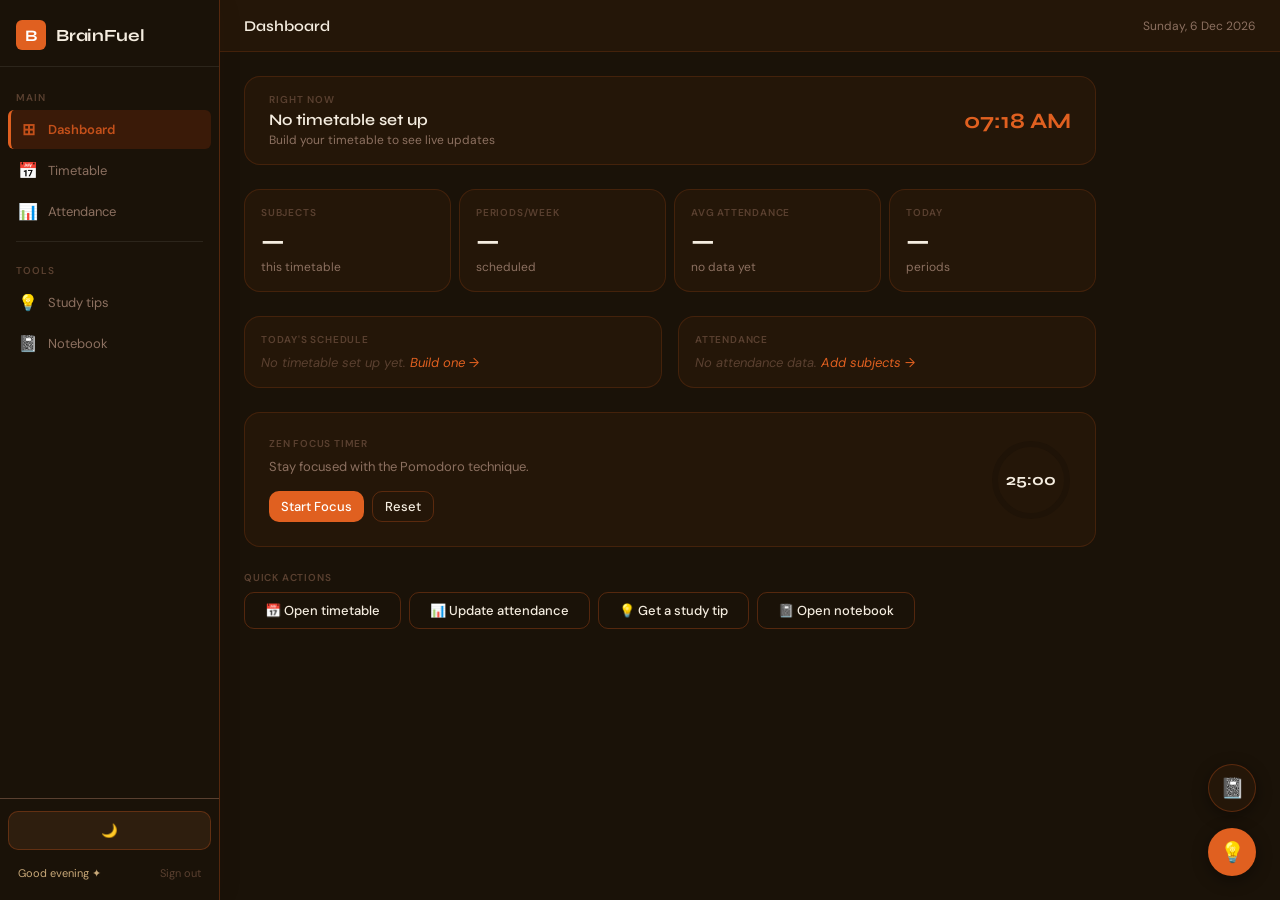
==== commit 946f2870: "pre-refactore backup" ====
--- a/index.html
+++ b/index.html
@@ -128,6 +128,27 @@
 
       </div>
 
+      <!-- Zen Focus Timer -->
+      <div class="card fade-up" style="margin-bottom:var(--spacing-md); padding:var(--spacing-md); display:flex; align-items:center; justify-content:space-between; gap:var(--spacing-lg);">
+        <div style="flex:1;">
+          <div class="card-label" style="margin-bottom:var(--spacing-xs);">Zen Focus Timer</div>
+          <div style="font-size:13px; color:var(--text-muted); margin-bottom:var(--spacing-sm);">Stay focused with the Pomodoro technique.</div>
+          <div style="display:flex; gap:8px;">
+            <button class="btn-primary" id="timer-start" style="font-size:13px; padding:6px 12px; border-radius:var(--radius-md);">Start Focus</button>
+            <button class="btn-secondary" id="timer-reset" style="font-size:13px; padding:6px 12px; border-radius:var(--radius-md);">Reset</button>
+          </div>
+        </div>
+        <div style="position:relative; width:80px; height:80px; flex-shrink:0;">
+          <svg width="80" height="80" viewBox="0 0 80 80" style="transform: rotate(-90deg);">
+            <!-- Background circle -->
+            <circle cx="40" cy="40" r="36" fill="none" stroke="var(--bg-card)" stroke-width="6" style="filter: brightness(0.85);"></circle>
+            <!-- Progress circle -->
+            <circle id="timer-ring" cx="40" cy="40" r="36" fill="none" stroke="var(--accent)" stroke-width="6" stroke-linecap="round" style="transition: stroke-dashoffset 1s linear;"></circle>
+          </svg>
+          <div id="timer-display" style="position:absolute; top:0; left:0; width:100%; height:100%; display:flex; align-items:center; justify-content:center; font-size:16px; font-weight:700; font-family:'Syne', sans-serif;">25:00</div>
+        </div>
+      </div>
+
       <!-- Quick actions -->
       <div class="fade-up">
         <div class="card-label" style="margin-bottom:var(--spacing-xs);">Quick actions</div>
@@ -175,6 +196,7 @@
 <script src="js/sidebar.js"></script>
 <script src="js/tips.js"></script>
 <script src="js/notebook.js"></script>
+<script src="js/timer.js"></script>
 <script>
 const DAY_NAMES = ['Sunday','Monday','Tuesday','Wednesday','Thursday','Friday','Saturday'];
 const MONTHS    = ['Jan','Feb','Mar','Apr','May','Jun','Jul','Aug','Sep','Oct','Nov','Dec'];
--- a/css/main.css
+++ b/css/main.css
@@ -11,11 +11,11 @@
   --bg-soft:      #ede5d8;
   --bg-soft2:     #e4d8c8;
 
-  --sidebar-bg:       #3d2410;
-  --sidebar-soft:     #4f3018;
-  --sidebar-text:     #fff5eb;
-  --sidebar-muted:    #d4b896;
-  --sidebar-faint:    #6b4e30;
+  --sidebar-bg:       #ffffff;
+  --sidebar-soft:     var(--bg-soft);
+  --sidebar-text:     #2c1f14;
+  --sidebar-muted:    #8c7b6b;
+  --sidebar-faint:    #b8a898;
 
   --accent:       #c4501a;
   --accent-dark:  #a83f12;
@@ -66,6 +66,12 @@
   --text:         #f5ede0;
   --text-muted:   #8c7060;
   --text-faint:   #5a4030;
+
+  --sidebar-bg:       #1a1208;
+  --sidebar-soft:     #241608;
+  --sidebar-text:     #f5ede0;
+  --sidebar-muted:    #8c7060;
+  --sidebar-faint:    #5a4030;
 
   --border:       rgba(196,80,26,0.2);
   --border-mid:   rgba(196,80,26,0.35);
@@ -121,7 +127,9 @@
 /* ── Sidebar ── */
 .sidebar {
   width: 220px;
-  background: #1c1208;
+  background: var(--sidebar-bg);
+  border-right: 1px solid var(--border-mid);
+  box-shadow: 4px 0 24px rgba(44,31,20,0.04);
   display: flex;
   flex-direction: column;
   position: fixed;
@@ -160,7 +168,7 @@
   font-family: 'Syne', sans-serif;
   font-size: 17px;
   font-weight: 700;
-  color: #f0e0cc;
+  color: var(--sidebar-text);
   letter-spacing: -0.01em;
 }
 
@@ -179,7 +187,7 @@
   font-family: 'DM Sans', sans-serif;
   letter-spacing: 0.1em;
   text-transform: uppercase;
-  color: #a07850;
+  color: var(--sidebar-faint);
   padding: 8px 8px 4px;
   margin-top: 4px;
 }
@@ -193,16 +201,17 @@
   cursor: pointer;
   transition: background 0.15s, color 0.15s;
   text-decoration: none;
+  color: var(--sidebar-muted);
 }
 
 .sb-item:hover {
-  background: var(--sidebar-soft);
+  background: var(--accent-light);
 }
 
 .sb-item.active {
-  background: var(--sidebar-soft);
-  border-left: 2px solid var(--accent);
-  padding-left: 8px;
+  background: var(--accent-light);
+  border-left: 3px solid var(--accent);
+  padding-left: 7px;
 }
 
 .sb-icon {
@@ -216,15 +225,15 @@
   font-size: 13px;
   font-weight: 400;
   font-family: 'DM Sans', sans-serif;
-  color: #e8d0b0;
-}
-
-.sb-item.active .sb-label, .sb-item.active .sb-item-label {
-  color: #ffffff;
-  font-weight: 500;
-}
-
-.sb-item:hover .sb-label, .sb-item:hover .sb-item-label { color: #ffffff; }
+  color: var(--sidebar-muted);
+}
+
+.sb-item.active .sb-label, .sb-item.active .sb-item-label, .sb-item.active .sb-icon {
+  color: var(--accent-dark);
+  font-weight: 600;
+}
+
+.sb-item:hover .sb-label, .sb-item:hover .sb-item-label, .sb-item:hover .sb-icon { color: var(--accent); }
 
 .sb-divider {
   height: 1px;
@@ -280,18 +289,25 @@
 .sb-theme-toggle {
   display: flex;
   align-items: center;
-  gap: 10px;
-  padding: 8px 10px;
-  border-radius: var(--radius-sm);
-  cursor: pointer;
-  background: none;
-  border: none;
+  justify-content: center;
+  gap: 8px;
+  padding: 10px;
+  border-radius: var(--radius-md);
+  cursor: pointer;
+  background: var(--bg-soft);
+  border: 1px solid var(--border-mid);
   width: 100%;
-  transition: background 0.15s;
-}
-.sb-theme-toggle:hover { background: var(--sidebar-soft); }
-.sb-theme-icon { font-size: 14px; width: 20px; text-align: center; }
-.sb-theme-label { font-size: 13px; color: var(--sidebar-muted); }
+  transition: all 0.2s ease;
+  margin-bottom: 8px;
+}
+.sb-theme-toggle:hover { 
+  background: var(--bg-card); 
+  border-color: var(--accent);
+  box-shadow: var(--shadow-sm);
+  transform: translateY(-1px);
+}
+.sb-theme-icon { font-size: 16px; width: 20px; text-align: center; }
+.sb-theme-label { font-size: 13px; font-weight: 500; color: var(--text); }
 
 /* ── Main content area ── */
 
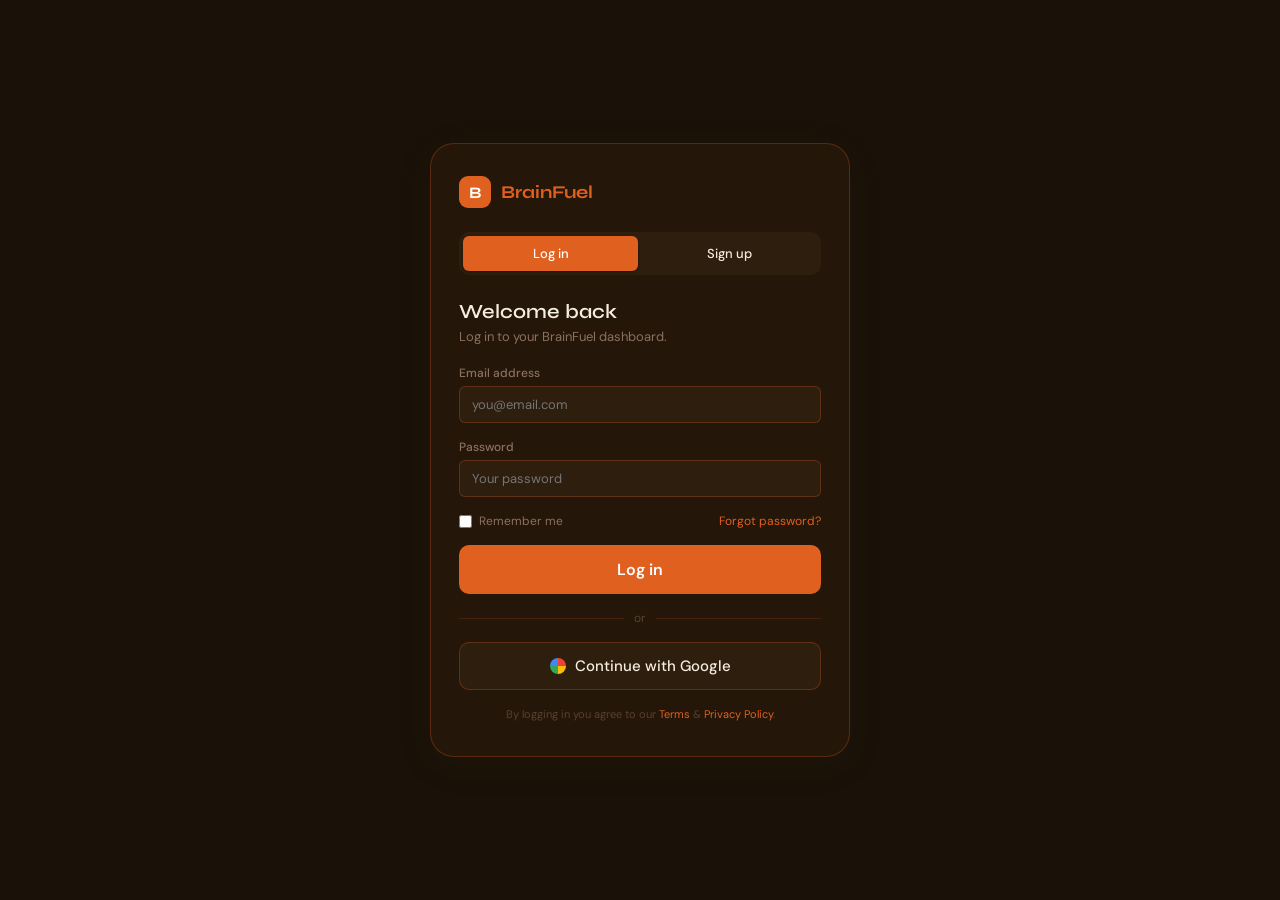
==== commit 05b27064: "Final submission build with persistent timer and UI fixes" ====
--- a/index.html
+++ b/index.html
@@ -9,6 +9,7 @@
   <link href="https://fonts.googleapis.com/css2?family=Syne:wght@500;600;700;800&family=DM+Sans:ital,opsz,wght@0,9..40,300;0,9..40,400;0,9..40,500;0,9..40,600;1,9..40,400&display=swap" rel="stylesheet">
   <script src="js/theme.js"></script>
   <link rel="stylesheet" href="css/main.css" />
+  <script src="js/login.js"></script>
 </head>
 <body>
 <div class="app-shell">
@@ -37,25 +38,33 @@
 
       <div class="sb-divider"></div>
       <span class="sb-section-label">Tools</span>
-      <button class="sb-item" id="sb-tips-btn" style="background:none;border:none;width:100%;text-align:left;cursor:pointer;">
-        <span class="sb-icon">💡</span>
-        <span class="sb-label">Study tips</span>
-      </button>
-      <button class="sb-item" id="sb-notes-btn" style="background:none;border:none;width:100%;text-align:left;cursor:pointer;">
-        <span class="sb-icon">📓</span>
-        <span class="sb-label">Notebook</span>
-      </button>
+      <div class="sb-item sb-timer-item" id="sb-timer-menu">
+        <span class="sb-item-icon">⏱️</span>
+        <span class="sb-item-label">Focus Timer <span id="timer-display" class="timer-inline-display">25:00</span></span>
+        <div class="sb-timer-controls" id="timer-controls">
+          <button class="timer-icon-btn" id="timer-start" title="Start/Pause">▶</button>
+          <button class="timer-icon-btn" id="timer-reset" title="Reset">↺</button>
+        </div>
+      </div>
+      <a href="study-tips.html" class="sb-item">
+        <span class="sb-item-icon">💡</span>
+        <span class="sb-item-label">Study tips</span>
+      </a>
+      <a href="notebook.html" class="sb-item">
+        <span class="sb-item-icon">📓</span>
+        <span class="sb-item-label">Notebook</span>
+      </a>
     </nav>
 
     <div class="sb-bottom">
-      <button class="sb-theme-toggle" id="theme-toggle" type="button">
+      <button class="sb-theme-toggle" id="theme-toggle" type="button" style="width: 100%; padding: 12px; font-size: 15px; font-weight: 600; display: flex; align-items: center; justify-content: center; gap: 8px; margin-bottom: 12px; border-radius: 8px; background: var(--bg-soft); border: 1px solid var(--border); color: var(--text); cursor: pointer; transition: all 0.2s;">
         <span class="sb-theme-icon">🌙</span>
-        <span class="sb-theme-label">Dark mode</span>
+        <span class="sb-theme-label">Switch Theme</span>
       </button>
       <div class="sb-user">
         <img id="sb-avatar" class="sb-avatar hidden" src="" alt="avatar" />
         <div class="sb-user-info">
-          <div class="sb-greeting" id="sb-greeting">Good evening ✦</div>
+          <div class="sb-greeting" id="sb-greeting" style="font-size: 14px; font-weight: 600;">Good evening</div>
         </div>
         <button class="sb-logout" id="btn-logout" type="button">Sign out</button>
       </div>
@@ -77,7 +86,7 @@
       <div class="now-strip off fade-up" id="now-strip">
         <div>
           <div class="now-tag" id="now-tag">RIGHT NOW</div>
-          <div class="now-subject" id="now-subject">Loading...</div>
+          <div class="now-subject" id="now-subject">No classes scheduled for today ☕</div>
           <div class="now-detail" id="now-detail"></div>
         </div>
         <div class="now-time" id="now-time"></div>
@@ -128,37 +137,54 @@
 
       </div>
 
-      <!-- Zen Focus Timer -->
-      <div class="card fade-up" style="margin-bottom:var(--spacing-md); padding:var(--spacing-md); display:flex; align-items:center; justify-content:space-between; gap:var(--spacing-lg);">
-        <div style="flex:1;">
-          <div class="card-label" style="margin-bottom:var(--spacing-xs);">Zen Focus Timer</div>
-          <div style="font-size:13px; color:var(--text-muted); margin-bottom:var(--spacing-sm);">Stay focused with the Pomodoro technique.</div>
-          <div style="display:flex; gap:8px;">
-            <button class="btn-primary" id="timer-start" style="font-size:13px; padding:6px 12px; border-radius:var(--radius-md);">Start Focus</button>
-            <button class="btn-secondary" id="timer-reset" style="font-size:13px; padding:6px 12px; border-radius:var(--radius-md);">Reset</button>
+      <!-- Daily Focus & Weekly Progress -->
+      <div class="grid-2 fade-up" style="margin-bottom:var(--spacing-md);">
+        
+        <div class="card" style="padding:var(--spacing-sm);">
+          <div class="card-label" style="margin-bottom:var(--spacing-xs);">Daily Focus</div>
+          <div style="display:flex; flex-direction:column; gap:12px; margin-top:8px;">
+            <div style="display:flex; align-items:center; gap:12px;">
+              <div style="width:40px; height:40px; border-radius:50%; background:var(--bg-soft); display:flex; align-items:center; justify-content:center; font-size:20px;">🎯</div>
+              <div>
+                <div style="font-size:14px; font-weight:600; color:var(--text);">Complete Assignment</div>
+                <div style="font-size:12px; color:var(--text-faint);">Due tomorrow</div>
+              </div>
+            </div>
+            <div style="display:flex; align-items:center; gap:12px;">
+              <div style="width:40px; height:40px; border-radius:50%; background:var(--bg-soft); display:flex; align-items:center; justify-content:center; font-size:20px;">📖</div>
+              <div>
+                <div style="font-size:14px; font-weight:600; color:var(--text);">Review Notes</div>
+                <div style="font-size:12px; color:var(--text-faint);">For 30 mins</div>
+              </div>
+            </div>
           </div>
         </div>
-        <div style="position:relative; width:80px; height:80px; flex-shrink:0;">
-          <svg width="80" height="80" viewBox="0 0 80 80" style="transform: rotate(-90deg);">
-            <!-- Background circle -->
-            <circle cx="40" cy="40" r="36" fill="none" stroke="var(--bg-card)" stroke-width="6" style="filter: brightness(0.85);"></circle>
-            <!-- Progress circle -->
-            <circle id="timer-ring" cx="40" cy="40" r="36" fill="none" stroke="var(--accent)" stroke-width="6" stroke-linecap="round" style="transition: stroke-dashoffset 1s linear;"></circle>
-          </svg>
-          <div id="timer-display" style="position:absolute; top:0; left:0; width:100%; height:100%; display:flex; align-items:center; justify-content:center; font-size:16px; font-weight:700; font-family:'Syne', sans-serif;">25:00</div>
-        </div>
-      </div>
-
-      <!-- Quick actions -->
-      <div class="fade-up">
-        <div class="card-label" style="margin-bottom:var(--spacing-xs);">Quick actions</div>
-        <div style="display:flex; gap:var(--spacing-xs); flex-wrap:wrap;">
-          <a href="timetable.html" class="btn-secondary" style="font-size:13px;">📅 Open timetable</a>
-          <a href="attendance.html" class="btn-secondary" style="font-size:13px;">📊 Update attendance</a>
-          <button class="btn-secondary" id="qa-tips" style="font-size:13px;">💡 Get a study tip</button>
-          <button class="btn-secondary" id="qa-notes" style="font-size:13px;">📓 Open notebook</button>
-        </div>
-      </div>
+
+        <div class="card" style="padding:var(--spacing-sm);">
+          <div class="card-label" style="margin-bottom:var(--spacing-xs);">Weekly Progress</div>
+          <div style="margin-top:16px;">
+            <div style="display:flex; justify-content:space-between; margin-bottom:6px;">
+              <span style="font-size:13px; font-weight:500; color:var(--text);">Study Time (8h / 10h)</span>
+              <span style="font-size:13px; font-weight:600; color:var(--accent);">80%</span>
+            </div>
+            <div style="height:8px; background:var(--bg-soft2); border-radius:99px; overflow:hidden;">
+              <div style="height:100%; width:80%; background:var(--accent); border-radius:99px;"></div>
+            </div>
+          </div>
+          <div style="margin-top:20px;">
+            <div style="display:flex; justify-content:space-between; margin-bottom:6px;">
+              <span style="font-size:13px; font-weight:500; color:var(--text);">Task Completion</span>
+              <span style="font-size:13px; font-weight:600; color:#22c55e;">65%</span>
+            </div>
+            <div style="height:8px; background:var(--bg-soft2); border-radius:99px; overflow:hidden;">
+              <div style="height:100%; width:65%; background:#22c55e; border-radius:99px;"></div>
+            </div>
+          </div>
+        </div>
+
+      </div>
+
+
 
     </div>
   </div>
@@ -245,6 +271,13 @@
   return d.toLocaleTimeString([],{hour:'2-digit',minute:'2-digit'});
 }
 
+function formatDuration(mins) {
+  if (mins < 60) return mins + ' min';
+  const h = Math.floor(mins / 60);
+  const m = mins % 60;
+  return h + 'h ' + m + 'm';
+}
+
 // ── Now strip ──
 function updateNowStrip(tt) {
   const strip   = document.getElementById('now-strip');
@@ -257,7 +290,7 @@
 
   if (!tt || !tt.days || !tt.slots) {
     strip.className = 'now-strip off fade-up';
-    subjEl.textContent = 'No timetable set up';
+    subjEl.textContent = 'No classes scheduled for today ☕';
     detEl.textContent  = 'Build your timetable to see live updates';
     return;
   }
@@ -283,7 +316,7 @@
       strip.className = 'now-strip fade-up';
       tagEl.textContent  = 'RIGHT NOW';
       subjEl.textContent = subj ? subj.name + (subj.teacher ? ' · ' + subj.teacher : '') : 'Free period';
-      detEl.textContent  = tt.slots[si].label + ' · ends in ' + (p.endMins - nm) + ' min';
+      detEl.textContent  = tt.slots[si].label + ' · ends in ' + formatDuration(p.endMins - nm);
       return;
     }
   }
@@ -418,17 +451,11 @@
 }
 
 // ── Quick action buttons ──
-document.getElementById('qa-tips').addEventListener('click', () => {
-  document.getElementById('tip-fab')?.click();
+document.getElementById('qa-tips')?.addEventListener('click', () => {
+  window.location.href = 'study-tips.html';
 });
-document.getElementById('qa-notes').addEventListener('click', () => {
-  document.getElementById('nb-fab')?.click();
-});
-document.getElementById('sb-tips-btn')?.addEventListener('click', () => {
-  document.getElementById('tip-fab')?.click();
-});
-document.getElementById('sb-notes-btn')?.addEventListener('click', () => {
-  document.getElementById('nb-fab')?.click();
+document.getElementById('qa-notes')?.addEventListener('click', () => {
+  window.location.href = 'notebook.html';
 });
 
 // ── Init ──
--- a/css/main.css
+++ b/css/main.css
@@ -11,11 +11,11 @@
   --bg-soft:      #ede5d8;
   --bg-soft2:     #e4d8c8;
 
-  --sidebar-bg:       #ffffff;
+  --sidebar-bg:       #fdfbf7;
   --sidebar-soft:     var(--bg-soft);
   --sidebar-text:     #2c1f14;
-  --sidebar-muted:    #8c7b6b;
-  --sidebar-faint:    #b8a898;
+  --sidebar-muted:    #5a4030;
+  --sidebar-faint:    #8c7060;
 
   --accent:       #c4501a;
   --accent-dark:  #a83f12;
@@ -126,7 +126,7 @@
 
 /* ── Sidebar ── */
 .sidebar {
-  width: 220px;
+  width: 260px;
   background: var(--sidebar-bg);
   border-right: 1px solid var(--border-mid);
   box-shadow: 4px 0 24px rgba(44,31,20,0.04);
@@ -285,20 +285,80 @@
 }
 .sb-logout:hover { color: var(--accent); }
 
+/* Sidebar Timer (Inline) */
+.sb-timer-item { position: relative; }
+.timer-inline-display {
+  margin-left: 6px;
+  font-family: var(--font-heading);
+  font-weight: 700;
+  color: var(--accent);
+  display: inline-block;
+  width: 100px;
+  text-align: center;
+}
+.sb-timer-controls {
+  position: absolute;
+  right: 10px;
+  top: 50%;
+  transform: translateY(-50%);
+  display: none;
+  gap: 4px;
+  background: var(--bg-soft);
+  padding: 2px;
+  border-radius: var(--radius-sm);
+}
+.sb-timer-item:hover .sb-timer-controls {
+  display: flex;
+}
+.timer-icon-btn {
+  background: none;
+  border: none;
+  cursor: pointer;
+  font-size: 12px;
+  color: var(--text-muted);
+  padding: 4px;
+  border-radius: 4px;
+  display: flex;
+  align-items: center;
+  justify-content: center;
+}
+.timer-icon-btn:hover {
+  color: var(--accent);
+  background: var(--bg-card);
+}
+
+/* Focus Mode */
+.sidebar.focus-mode {
+  border-right: 1px solid var(--accent);
+  box-shadow: 4px 0 24px rgba(196,80,26,0.2);
+}
+
 /* ── Theme toggle in sidebar ── */
-.sb-theme-toggle {
-  display: flex;
-  align-items: center;
-  justify-content: center;
-  gap: 8px;
-  padding: 10px;
-  border-radius: var(--radius-md);
-  cursor: pointer;
-  background: var(--bg-soft);
-  border: 1px solid var(--border-mid);
-  width: 100%;
-  transition: all 0.2s ease;
-  margin-bottom: 8px;
+/* Make the theme toggle bigger and more visible */
+.sb-theme-toggle-btn {
+    display: flex;
+    align-items: center;
+    gap: 12px;
+    padding: 12px 20px;
+    background: var(--bg-card); 
+    border: 1px solid var(--accent); 
+    border-radius: 12px;
+    cursor: pointer;
+    width: 90%; 
+    margin: 10px auto;
+    font-weight: 600;
+    font-family: inherit;
+    color: var(--text);
+    transition: transform 0.2s ease;
+}
+
+.theme-toggle-btn:hover {
+    transform: scale(1.02);
+    background: var(--bg-sidebar);
+}
+
+.theme-toggle-btn i {
+    font-size: 1.4rem; /* Makes the sun/moon icon bigger */
 }
 .sb-theme-toggle:hover { 
   background: var(--bg-card); 
@@ -354,7 +414,7 @@
 }
 
 .main-content {
-  margin-left: 220px;
+  margin-left: 260px;
   flex: 1;
   min-height: 100vh;
   display: flex;
@@ -856,10 +916,13 @@
   border: 1px solid var(--border);
   border-radius: var(--radius-xl);
   width: 100%;
-  max-width: 420px;
-  padding: var(--spacing-sm);
+  max-width: 800px;
+  padding: var(--spacing-md);
   box-shadow: var(--shadow-md);
   animation: fadeUp 0.25s ease both;
+  display: flex;
+  flex-direction: column;
+  text-align: center;
 }
 
 .tip-modal-header {
@@ -888,12 +951,42 @@
 }
 .tip-close:hover { color: var(--text); }
 
-/* ── Flashcard ── */
 .tip-card-wrap {
   perspective: 1200px;
-  height: 200px;
-  margin-bottom: var(--spacing-sm);
-  cursor: pointer;
+  height: 350px;
+  width: 90%;
+  max-width: 600px;
+  margin: 0 auto var(--spacing-md) auto;
+  cursor: pointer;
+}
+
+.avatar-grid {
+  display: flex;
+  gap: 10px;
+  margin-top: 5px;
+}
+.avatar-btn {
+  width: 40px;
+  height: 40px;
+  border-radius: 50%;
+  border: 2px solid transparent;
+  background: var(--bg-soft);
+  font-size: 20px;
+  cursor: pointer;
+  display: flex;
+  align-items: center;
+  justify-content: center;
+  transition: all 0.2s;
+}
+.avatar-btn:hover {
+  background: var(--bg-soft2);
+  transform: scale(1.1);
+}
+.avatar-btn.selected {
+  border-color: var(--accent);
+  background: var(--bg-card);
+  transform: scale(1.1);
+  box-shadow: 0 2px 8px rgba(196,80,26,0.2);
 }
 
 .tip-card {
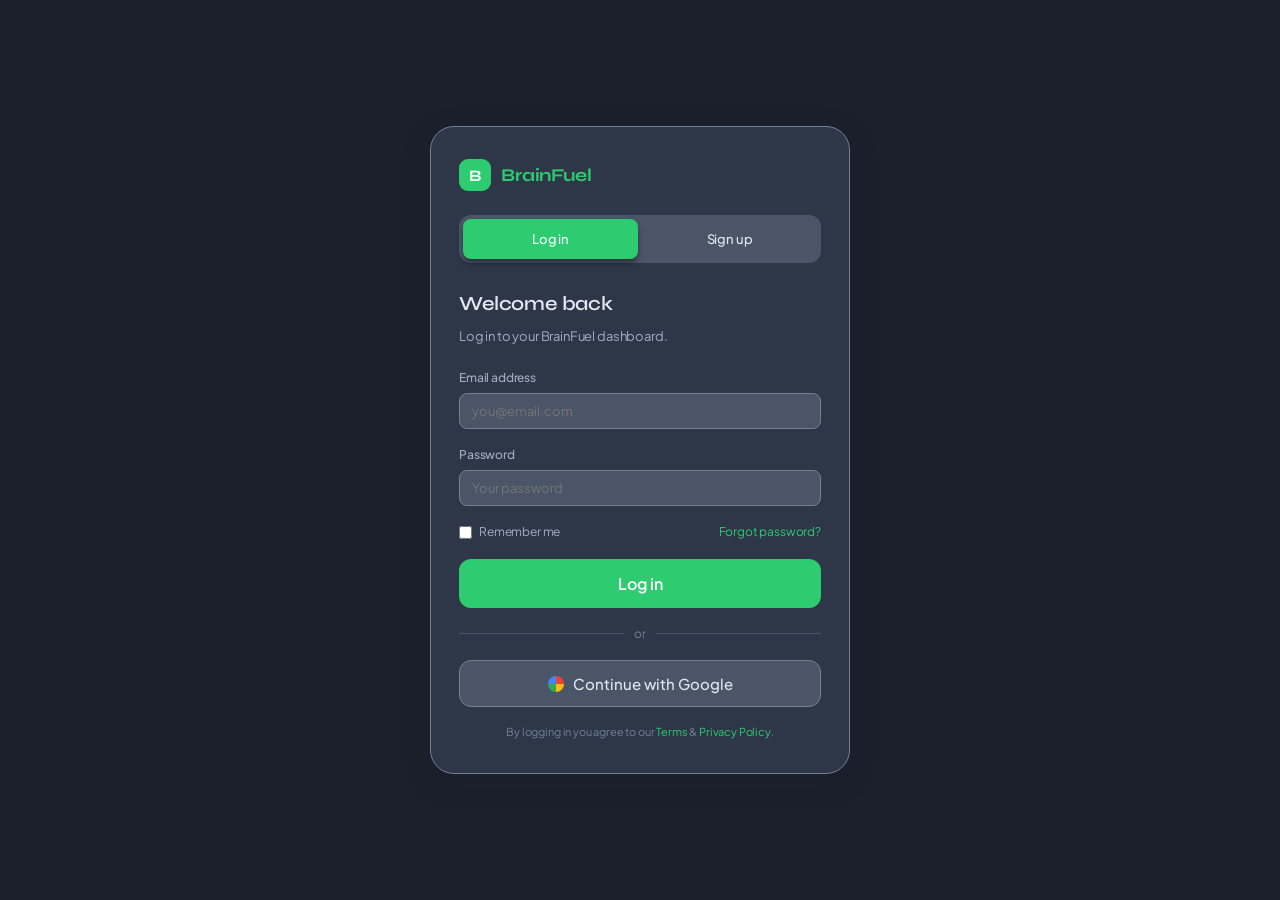
==== commit 55975b73: "final updates" ====
--- a/index.html
+++ b/index.html
@@ -137,51 +137,32 @@
 
       </div>
 
-      <!-- Daily Focus & Weekly Progress -->
-      <div class="grid-2 fade-up" style="margin-bottom:var(--spacing-md);">
-        
-        <div class="card" style="padding:var(--spacing-sm);">
-          <div class="card-label" style="margin-bottom:var(--spacing-xs);">Daily Focus</div>
-          <div style="display:flex; flex-direction:column; gap:12px; margin-top:8px;">
-            <div style="display:flex; align-items:center; gap:12px;">
-              <div style="width:40px; height:40px; border-radius:50%; background:var(--bg-soft); display:flex; align-items:center; justify-content:center; font-size:20px;">🎯</div>
-              <div>
-                <div style="font-size:14px; font-weight:600; color:var(--text);">Complete Assignment</div>
-                <div style="font-size:12px; color:var(--text-faint);">Due tomorrow</div>
-              </div>
-            </div>
-            <div style="display:flex; align-items:center; gap:12px;">
-              <div style="width:40px; height:40px; border-radius:50%; background:var(--bg-soft); display:flex; align-items:center; justify-content:center; font-size:20px;">📖</div>
-              <div>
-                <div style="font-size:14px; font-weight:600; color:var(--text);">Review Notes</div>
-                <div style="font-size:12px; color:var(--text-faint);">For 30 mins</div>
-              </div>
+      <!-- Goal Coach -->
+      <div class="card goal-coach-card fade-up" style="margin-bottom:var(--spacing-md);">
+        <div class="coach-left">
+          <div class="card-label" style="margin-bottom:var(--spacing-xs);">Goal Coach</div>
+          <div class="coach-input-group">
+            <label>What is your target grade (%)?</label>
+            <div style="display:flex; gap:8px;">
+              <input type="number" id="coach-target-input" class="form-input" placeholder="e.g. 85" min="0" max="100" style="max-width: 120px;">
+              <button class="btn-primary" id="coach-target-save">Save</button>
             </div>
           </div>
-        </div>
-
-        <div class="card" style="padding:var(--spacing-sm);">
-          <div class="card-label" style="margin-bottom:var(--spacing-xs);">Weekly Progress</div>
-          <div style="margin-top:16px;">
-            <div style="display:flex; justify-content:space-between; margin-bottom:6px;">
-              <span style="font-size:13px; font-weight:500; color:var(--text);">Study Time (8h / 10h)</span>
-              <span style="font-size:13px; font-weight:600; color:var(--accent);">80%</span>
-            </div>
-            <div style="height:8px; background:var(--bg-soft2); border-radius:99px; overflow:hidden;">
-              <div style="height:100%; width:80%; background:var(--accent); border-radius:99px;"></div>
+          <p id="coach-message" class="coach-msg"></p>
+          <button class="btn-secondary" id="coach-motivate-btn" style="margin-top:auto; align-self: flex-start;">Need Motivation?</button>
+        </div>
+        <div class="coach-right">
+          <div class="coach-ring-wrap">
+            <svg width="120" height="120" viewBox="0 0 120 120" class="coach-ring-svg">
+              <circle cx="60" cy="60" r="54" class="coach-ring-bg"></circle>
+              <circle cx="60" cy="60" r="54" class="coach-ring-fill" id="coach-progress-circle"></circle>
+            </svg>
+            <div class="coach-ring-content">
+              <span class="coach-ring-label">GOAL</span>
+              <span class="coach-ring-val pulse-goal" id="coach-goal-display">0%</span>
             </div>
           </div>
-          <div style="margin-top:20px;">
-            <div style="display:flex; justify-content:space-between; margin-bottom:6px;">
-              <span style="font-size:13px; font-weight:500; color:var(--text);">Task Completion</span>
-              <span style="font-size:13px; font-weight:600; color:#22c55e;">65%</span>
-            </div>
-            <div style="height:8px; background:var(--bg-soft2); border-radius:99px; overflow:hidden;">
-              <div style="height:100%; width:65%; background:#22c55e; border-radius:99px;"></div>
-            </div>
-          </div>
-        </div>
-
+        </div>
       </div>
 
 
@@ -223,6 +204,7 @@
 <script src="js/tips.js"></script>
 <script src="js/notebook.js"></script>
 <script src="js/timer.js"></script>
+<script src="js/coach.js"></script>
 <script>
 const DAY_NAMES = ['Sunday','Monday','Tuesday','Wednesday','Thursday','Friday','Saturday'];
 const MONTHS    = ['Jan','Feb','Mar','Apr','May','Jun','Jul','Aug','Sep','Oct','Nov','Dec'];
--- a/css/main.css
+++ b/css/main.css
@@ -1,41 +1,42 @@
-@import url('https://fonts.googleapis.com/css2?family=Syne:wght@500;600;700;800&family=DM+Sans:ital,opsz,wght@0,9..40,300;0,9..40,400;0,9..40,500;0,9..40,600;1,9..40,400&display=swap');
+@import url('https://fonts.googleapis.com/css2?family=Plus+Jakarta+Sans:wght@400;500;600;700;800&family=Inter:wght@400;500;600;700&family=Syne:wght@500;600;700;800&display=swap');
 
 /* ── Theme variables ── */
 :root {
   --font-heading: 'Syne', sans-serif;
-  --font-body:    'DM Sans', sans-serif;
-
-  /* Warm earthy — light (default) */
-  --bg:           #f5f0e8;
-  --bg-card:      #fffdf9;
-  --bg-soft:      #ede5d8;
-  --bg-soft2:     #e4d8c8;
-
-  --sidebar-bg:       #fdfbf7;
+  --font-body:    'Plus Jakarta Sans', 'Inter', sans-serif;
+
+  /* High-Contrast Professional — light (default) */
+  --bg:           #f8fafc;
+  --bg-card:      #ffffff;
+  --bg-soft:      #F1F5F9;
+  --bg-soft2:     #E2E8F0;
+
+  --sidebar-bg:       rgba(253, 253, 253, 0.85);
   --sidebar-soft:     var(--bg-soft);
-  --sidebar-text:     #2c1f14;
-  --sidebar-muted:    #5a4030;
-  --sidebar-faint:    #8c7060;
-
-  --accent:       #c4501a;
-  --accent-dark:  #a83f12;
-  --accent-light: #f5e6dc;
-  --accent-mid:   #d96030;
-
-  --text:         #2c1f14;
-  --text-muted:   #8c7b6b;
-  --text-faint:   #b8a898;
-
-  --border:       #e8ddd0;
-  --border-mid:   #d8c8b8;
-
-  --radius-sm: 6px;
-  --radius-md: 10px;
-  --radius-lg: 16px;
+  --sidebar-text:     #1A202C;
+  --sidebar-muted:    #4A5568;
+  --sidebar-faint:    #A0AEC0;
+
+  --accent:       #2ECC71;
+  --accent-dark:  #27AE60;
+  --accent-light: #E8F8F5;
+  --accent-mid:   #2ECC71;
+
+  --text:         #1A202C;
+  --text-muted:   #4A5568;
+  --text-faint:   #A0AEC0;
+
+  --border:       #E2E8F0;
+  --border-mid:   #CBD5E1;
+
+  --radius-sm: 8px;
+  --radius-md: 12px;
+  --radius-lg: 20px;
   --radius-xl: 24px;
 
-  --shadow-sm: 0 1px 3px rgba(44,31,20,0.08);
-  --shadow-md: 0 4px 16px rgba(44,31,20,0.1);
+  --shadow-sm: 0 4px 6px -1px rgba(0, 0, 0, 0.05);
+  --shadow-md: 0 20px 25px -5px rgba(0, 0, 0, 0.1), 0 10px 10px -5px rgba(0, 0, 0, 0.04);
+  --shadow-hover: 0 25px 50px -12px rgba(0, 0, 0, 0.15);
 
   --transition: 0.2s ease;
 
@@ -53,31 +54,32 @@
 }
 
 [data-theme="dark"] {
-  --bg:           #1a1208;
-  --bg-card:      #241608;
-  --bg-soft:      #2e1e0e;
-  --bg-soft2:     #3a2810;
-
-  --accent:       #e06020;
-  --accent-dark:  #c4501a;
-  --accent-light: #3a1a08;
-  --accent-mid:   #e87040;
-
-  --text:         #f5ede0;
-  --text-muted:   #8c7060;
-  --text-faint:   #5a4030;
-
-  --sidebar-bg:       #1a1208;
-  --sidebar-soft:     #241608;
-  --sidebar-text:     #f5ede0;
-  --sidebar-muted:    #8c7060;
-  --sidebar-faint:    #5a4030;
-
-  --border:       rgba(196,80,26,0.2);
-  --border-mid:   rgba(196,80,26,0.35);
-
-  --shadow-sm: 0 1px 3px rgba(0,0,0,0.3);
-  --shadow-md: 0 4px 16px rgba(0,0,0,0.4);
+  --bg:           #1A202C;
+  --bg-card:      #2D3748;
+  --bg-soft:      #4A5568;
+  --bg-soft2:     #718096;
+
+  --accent:       #2ECC71;
+  --accent-dark:  #27AE60;
+  --accent-light: #1E3A2F;
+  --accent-mid:   #2ECC71;
+
+  --text:         #E2E8F0;
+  --text-muted:   #A0AEC0;
+  --text-faint:   #718096;
+
+  --sidebar-bg:       rgba(26, 32, 44, 0.8);
+  --sidebar-soft:     #2D3748;
+  --sidebar-text:     #E2E8F0;
+  --sidebar-muted:    #A0AEC0;
+  --sidebar-faint:    #718096;
+
+  --border:       #4A5568;
+  --border-mid:   #718096;
+
+  --shadow-sm: 0 4px 6px -1px rgba(0,0,0,0.5);
+  --shadow-md: 0 20px 25px -5px rgba(0,0,0,0.7), 0 10px 10px -5px rgba(0,0,0,0.5);
+  --shadow-hover: 0 25px 50px -12px rgba(0,0,0,0.9);
 }
 
 /* ── Reset ── */
@@ -96,6 +98,19 @@
   -webkit-font-smoothing: antialiased;
   min-height: 100vh;
   transition: background-color 0.3s ease, color 0.3s ease;
+  font-size: 16px;
+  line-height: 1.7;
+  letter-spacing: -0.01em;
+}
+
+p {
+  line-height: 1.7;
+}
+
+h1, h2 {
+  font-weight: 800;
+  font-size: 2.2rem;
+  letter-spacing: -0.02em;
 }
 
 a { text-decoration: none; color: inherit; }
@@ -126,10 +141,12 @@
 
 /* ── Sidebar ── */
 .sidebar {
-  width: 260px;
+  width: 280px;
   background: var(--sidebar-bg);
+  backdrop-filter: blur(15px);
+  -webkit-backdrop-filter: blur(15px);
   border-right: 1px solid var(--border-mid);
-  box-shadow: 4px 0 24px rgba(44,31,20,0.04);
+  box-shadow: var(--shadow-md);
   display: flex;
   flex-direction: column;
   position: fixed;
@@ -144,40 +161,41 @@
 .sb-logo {
   display: flex;
   align-items: center;
-  gap: 10px;
-  padding: 20px 16px 16px;
+  gap: 12px;
+  padding: 24px 20px 24px 20px;
   border-bottom: 1px solid rgba(255,255,255,0.08);
+  margin-bottom: 8px;
 }
 
 .sb-logo-mark {
-  width: 30px;
-  height: 30px;
+  width: 36px;
+  height: 36px;
   background: var(--accent);
-  border-radius: var(--radius-sm);
+  border-radius: 12px;
   display: flex;
   align-items: center;
   justify-content: center;
   font-family: var(--font-heading);
-  font-size: 16px;
-  font-weight: 700;
+  font-size: 20px;
+  font-weight: 800;
   color: #fff;
   flex-shrink: 0;
 }
 
 .sb-logo-text {
   font-family: 'Syne', sans-serif;
-  font-size: 17px;
-  font-weight: 700;
+  font-size: 20px;
+  font-weight: 800;
   color: var(--sidebar-text);
-  letter-spacing: -0.01em;
+  letter-spacing: 0.03em;
 }
 
 .sb-nav {
   flex: 1;
-  padding: 12px 8px;
+  padding: 16px 12px;
   display: flex;
   flex-direction: column;
-  gap: 2px;
+  gap: 8px;
   overflow-y: auto;
 }
 
@@ -195,36 +213,39 @@
 .sb-item {
   display: flex;
   align-items: center;
-  gap: 10px;
-  padding: 9px 10px;
+  gap: 16px;
+  padding: 12px 14px;
   border-radius: var(--radius-sm);
   cursor: pointer;
-  transition: background 0.15s, color 0.15s;
+  transition: all 0.3s ease;
   text-decoration: none;
   color: var(--sidebar-muted);
 }
 
 .sb-item:hover {
   background: var(--accent-light);
+  transform: translateY(-2px);
+  filter: brightness(0.95);
 }
 
 .sb-item.active {
-  background: var(--accent-light);
-  border-left: 3px solid var(--accent);
-  padding-left: 7px;
+  background: rgba(46, 204, 113, 0.15);
+  border-left: 4px solid var(--accent);
+  padding-left: 10px;
+  box-shadow: inset 0 0 20px rgba(46, 204, 113, 0.1);
 }
 
 .sb-icon {
-  font-size: 16px;
-  width: 20px;
+  font-size: 24px;
+  width: 24px;
   text-align: center;
   flex-shrink: 0;
 }
 
 .sb-label, .sb-item-label {
-  font-size: 13px;
-  font-weight: 400;
-  font-family: 'DM Sans', sans-serif;
+  font-size: 14px;
+  font-weight: 500;
+  font-family: var(--font-body);
   color: var(--sidebar-muted);
 }
 
@@ -373,10 +394,11 @@
 
 /* ── Topbar ── */
 .topbar {
-  background: var(--bg-card);
-  border-bottom: 1px solid var(--border);
-  padding: 0 24px;
-  height: 56px;
+  background: var(--sidebar-bg);
+  backdrop-filter: blur(5px);
+  -webkit-backdrop-filter: blur(5px);
+  border-bottom: 2px solid var(--border-mid);
+  padding: 20px 24px;
   display: flex;
   align-items: center;
   justify-content: space-between;
@@ -388,9 +410,10 @@
 
 .topbar-title {
   font-family: var(--font-heading);
-  font-size: 16px;
-  font-weight: 600;
+  font-size: 1.8rem;
+  font-weight: 800;
   color: var(--text);
+  text-transform: capitalize;
 }
 
 .topbar-right {
@@ -414,7 +437,7 @@
 }
 
 .main-content {
-  margin-left: 260px;
+  margin-left: 280px;
   flex: 1;
   min-height: 100vh;
   display: flex;
@@ -422,10 +445,11 @@
 }
 
 .page-header {
-  background: var(--bg-card);
-  border-bottom: 1px solid var(--border);
-  padding: 0 var(--spacing-md);
-  height: 52px;
+  background: var(--sidebar-bg);
+  backdrop-filter: blur(5px);
+  -webkit-backdrop-filter: blur(5px);
+  border-bottom: 2px solid var(--border-mid);
+  padding: 20px var(--spacing-md);
   display: flex;
   align-items: center;
   justify-content: space-between;
@@ -436,9 +460,10 @@
 
 .page-header-title {
   font-family: var(--font-heading);
-  font-size: 15px;
-  font-weight: 600;
+  font-size: 1.8rem;
+  font-weight: 800;
   color: var(--text);
+  text-transform: capitalize;
 }
 
 .page-header-right {
@@ -458,14 +483,16 @@
 .card {
   background: var(--bg-card);
   border: 1px solid var(--border);
+  border-bottom: 2px solid var(--accent);
   border-radius: var(--radius-lg);
   padding: var(--spacing-sm);
-  transition: transform 0.2s ease, box-shadow 0.2s ease, border-color 0.2s ease;
+  box-shadow: var(--shadow-md);
+  transition: all 0.3s ease;
 }
 
 .card:hover {
-  transform: translateY(-2px);
-  box-shadow: var(--shadow-md);
+  transform: scale(1.02);
+  box-shadow: var(--shadow-hover);
   border-color: var(--border-mid);
 }
 
@@ -481,7 +508,7 @@
 .card-value {
   font-family: var(--font-heading);
   font-size: 28px;
-  font-weight: 700;
+  font-weight: 800;
   color: var(--text);
   line-height: 1;
 }
@@ -588,9 +615,9 @@
 .status-green { color: #16a34a; }
 .status-yellow { color: #d97706; }
 .status-red { color: #dc2626; }
-.bar-green { background: #22c55e; }
-.bar-yellow { background: #f59e0b; }
-.bar-red { background: #ef4444; }
+.bar-green { background: var(--accent); box-shadow: 0 0 10px var(--accent); }
+.bar-yellow { background: #F39C12; box-shadow: 0 0 10px #F39C12; }
+.bar-red { background: #E74C3C; box-shadow: 0 0 10px #E74C3C; }
 
 /* ── Warning badges ── */
 .att-warning {
@@ -617,7 +644,7 @@
 .section-title {
   font-family: var(--font-heading);
   font-size: 16px;
-  font-weight: 600;
+  font-weight: 800;
   color: var(--text);
   margin-bottom: var(--spacing-sm);
 }
@@ -634,11 +661,15 @@
   font-weight: 500;
   font-family: var(--font-body);
   border: none;
-  border-radius: var(--radius-md);
-  cursor: pointer;
-  transition: background 0.2s, transform 0.15s;
-}
-.btn-primary:hover { background: var(--accent-dark); }
+  border-radius: 50px;
+  cursor: pointer;
+  transition: all 0.3s ease;
+}
+.btn-primary:hover { 
+  background: var(--accent-dark); 
+  transform: translateY(-2px);
+  box-shadow: 0 0 15px rgba(46, 204, 113, 0.4);
+}
 .btn-primary:active { transform: scale(0.97); }
 
 .btn-secondary {
@@ -652,11 +683,15 @@
   font-weight: 500;
   font-family: var(--font-body);
   border: 1px solid var(--border-mid);
-  border-radius: var(--radius-md);
-  cursor: pointer;
-  transition: background 0.2s;
-}
-.btn-secondary:hover { background: var(--bg-soft); }
+  border-radius: 50px;
+  cursor: pointer;
+  transition: all 0.3s ease;
+}
+.btn-secondary:hover { 
+  background: var(--bg-soft); 
+  transform: translateY(-2px);
+  box-shadow: 0 0 15px rgba(46, 204, 113, 0.2);
+}
 
 .btn-ghost {
   display: inline-flex;
@@ -669,11 +704,15 @@
   font-weight: 500;
   font-family: var(--font-body);
   border: 1px solid var(--border);
-  border-radius: var(--radius-sm);
-  cursor: pointer;
-  transition: background 0.2s, color 0.2s;
-}
-.btn-ghost:hover { background: var(--bg-soft); color: var(--text); }
+  border-radius: 50px;
+  cursor: pointer;
+  transition: all 0.3s ease;
+}
+.btn-ghost:hover { 
+  background: var(--bg-soft); 
+  color: var(--text); 
+  transform: translateY(-2px);
+}
 
 /* ── Form elements ── */
 .form-group { margin-bottom: var(--spacing-sm); }
@@ -702,7 +741,7 @@
 
 .form-input:focus {
   border-color: var(--accent);
-  box-shadow: 0 0 0 3px rgba(196,80,26,0.12);
+  box-shadow: 0 0 0 3px rgba(46, 204, 113, 0.2);
   background: var(--bg-card);
 }
 
@@ -717,6 +756,17 @@
   color: #ef4444;
   margin-top: 4px;
 }
+
+/* ── Color Swatches ── */
+.color-swatches { display: flex; gap: 8px; flex-wrap: wrap; margin-top: 4px; }
+.swatch { width: 28px; height: 28px; border-radius: 50%; cursor: pointer; border: 2px solid white; box-shadow: 0 4px 6px rgba(0,0,0,0.1); transition: transform 0.15s, border-color 0.15s, box-shadow 0.15s; }
+.swatch:hover { transform: scale(1.15); }
+.swatch.active { transform: scale(1.15); }
+.swatch[data-color="mint"].active { border-color: #A8E6CF; box-shadow: 0 0 8px #A8E6CF, 0 4px 6px rgba(0,0,0,0.1); }
+.swatch[data-color="sky"].active { border-color: #A1C4FD; box-shadow: 0 0 8px #A1C4FD, 0 4px 6px rgba(0,0,0,0.1); }
+.swatch[data-color="lavender"].active { border-color: #DCD6F7; box-shadow: 0 0 8px #DCD6F7, 0 4px 6px rgba(0,0,0,0.1); }
+.swatch[data-color="peach"].active { border-color: #FFD3B6; box-shadow: 0 0 8px #FFD3B6, 0 4px 6px rgba(0,0,0,0.1); }
+.swatch[data-color="rose"].active { border-color: #FFAAA5; box-shadow: 0 0 8px #FFAAA5, 0 4px 6px rgba(0,0,0,0.1); }
 
 /* ── Modal ── */
 .modal-overlay {
@@ -877,7 +927,7 @@
   display: flex;
   align-items: center;
   justify-content: center;
-  transition: transform 0.2s, box-shadow 0.2s;
+  transition: all 0.3s ease;
 }
 
 #tip-fab {
@@ -894,8 +944,9 @@
 }
 
 #tip-fab:hover, #nb-fab:hover {
-  transform: scale(1.08);
-  box-shadow: 0 6px 24px rgba(44,31,20,0.2);
+  transform: translateY(-2px) scale(1.08);
+  box-shadow: 0 10px 15px -3px rgba(0, 0, 0, 0.1), 0 4px 6px -2px rgba(0, 0, 0, 0.05);
+  filter: brightness(0.95);
 }
 
 /* ── Tip modal ── */
@@ -1046,9 +1097,12 @@
   font-weight: 500;
   font-family: var(--font-body);
   cursor: pointer;
-  transition: background 0.15s;
-}
-.tip-btn-next:hover { background: var(--accent-dark); }
+  transition: all 0.3s ease;
+}
+.tip-btn-next:hover { 
+  background: var(--accent-dark); 
+  transform: translateY(-2px);
+}
 
 /* ── Notebook overlay ── */
 .nb-overlay {
@@ -1194,9 +1248,12 @@
   align-items: center;
   justify-content: center;
   flex-shrink: 0;
-  transition: background 0.15s;
-}
-.nb-task-add:hover { background: var(--accent-dark); }
+  transition: all 0.3s ease;
+}
+.nb-task-add:hover { 
+  background: var(--accent-dark); 
+  transform: translateY(-2px);
+}
 
 .nb-tasks-list {
   flex: 1;
@@ -1264,16 +1321,129 @@
   font-family: var(--font-body);
   cursor: pointer;
   flex-shrink: 0;
-  transition: background 0.15s, color 0.15s;
-}
-.nb-clear-done:hover { background: var(--bg-soft); color: #ef4444; }
+  transition: all 0.3s ease;
+}
+.nb-clear-done:hover { 
+  background: var(--bg-soft); 
+  color: #ef4444; 
+  transform: translateY(-2px);
+}
+
+/* ── Goal Coach ── */
+.goal-coach-card {
+  display: flex;
+  justify-content: space-between;
+  align-items: center;
+  gap: var(--spacing-md);
+  padding: var(--spacing-md);
+}
+
+.coach-left {
+  display: flex;
+  flex-direction: column;
+  gap: var(--spacing-sm);
+  flex: 1;
+}
+
+.coach-input-group label {
+  font-size: 13px;
+  font-weight: 500;
+  color: var(--text-muted);
+  display: block;
+  margin-bottom: 6px;
+}
+
+.coach-msg {
+  font-size: 14px;
+  font-weight: 500;
+  color: var(--text);
+  min-height: 20px;
+}
+.coach-high { color: var(--accent); }
+.coach-low { color: #f59e0b; }
+.coach-mid { color: #3b82f6; }
+.coach-motivate { color: #8b5cf6; font-style: italic; }
+
+.coach-right {
+  display: flex;
+  align-items: center;
+  justify-content: center;
+  flex-shrink: 0;
+  width: 140px;
+}
+
+.coach-ring-wrap {
+  position: relative;
+  width: 120px;
+  height: 120px;
+  display: flex;
+  align-items: center;
+  justify-content: center;
+}
+
+.coach-ring-svg {
+  transform: rotate(-90deg);
+  position: absolute;
+  top: 0; left: 0;
+}
+
+.coach-ring-bg {
+  fill: none;
+  stroke: var(--bg-soft2);
+  stroke-width: 8;
+}
+
+.coach-ring-fill {
+  fill: none;
+  stroke: var(--accent);
+  stroke-width: 8;
+  stroke-linecap: round;
+  transition: stroke-dashoffset 1s ease-out;
+}
+
+.coach-ring-content {
+  display: flex;
+  flex-direction: column;
+  align-items: center;
+  justify-content: center;
+  z-index: 10;
+}
+
+.coach-ring-label {
+  font-size: 10px;
+  font-weight: 600;
+  color: var(--text-faint);
+  letter-spacing: 0.05em;
+  margin-bottom: 2px;
+}
+
+.coach-ring-val {
+  font-family: var(--font-heading);
+  font-size: 24px;
+  font-weight: 800;
+  color: var(--text);
+}
+
+@keyframes pulse-goal {
+  0% { transform: scale(1); }
+  50% { transform: scale(1.08); color: var(--accent); }
+  100% { transform: scale(1); }
+}
+
+.pulse-goal {
+  animation: pulse-goal 2s infinite ease-in-out;
+}
 
 /* ── Hidden utility ── */
 .hidden { display: none !important; }
 
 /* ── Responsive ── */
 @media (max-width: 768px) {
+  html { font-size: 15px; }
   .sidebar { transform: translateX(-100%); }
   .main-content { margin-left: 0; }
   .grid-2, .grid-3, .grid-4 { grid-template-columns: 1fr; }
+  .goal-coach-card { flex-direction: column; align-items: stretch; text-align: center; }
+  .coach-right { margin-top: 16px; align-self: center; }
+  .coach-input-group > div { justify-content: center; }
 }
